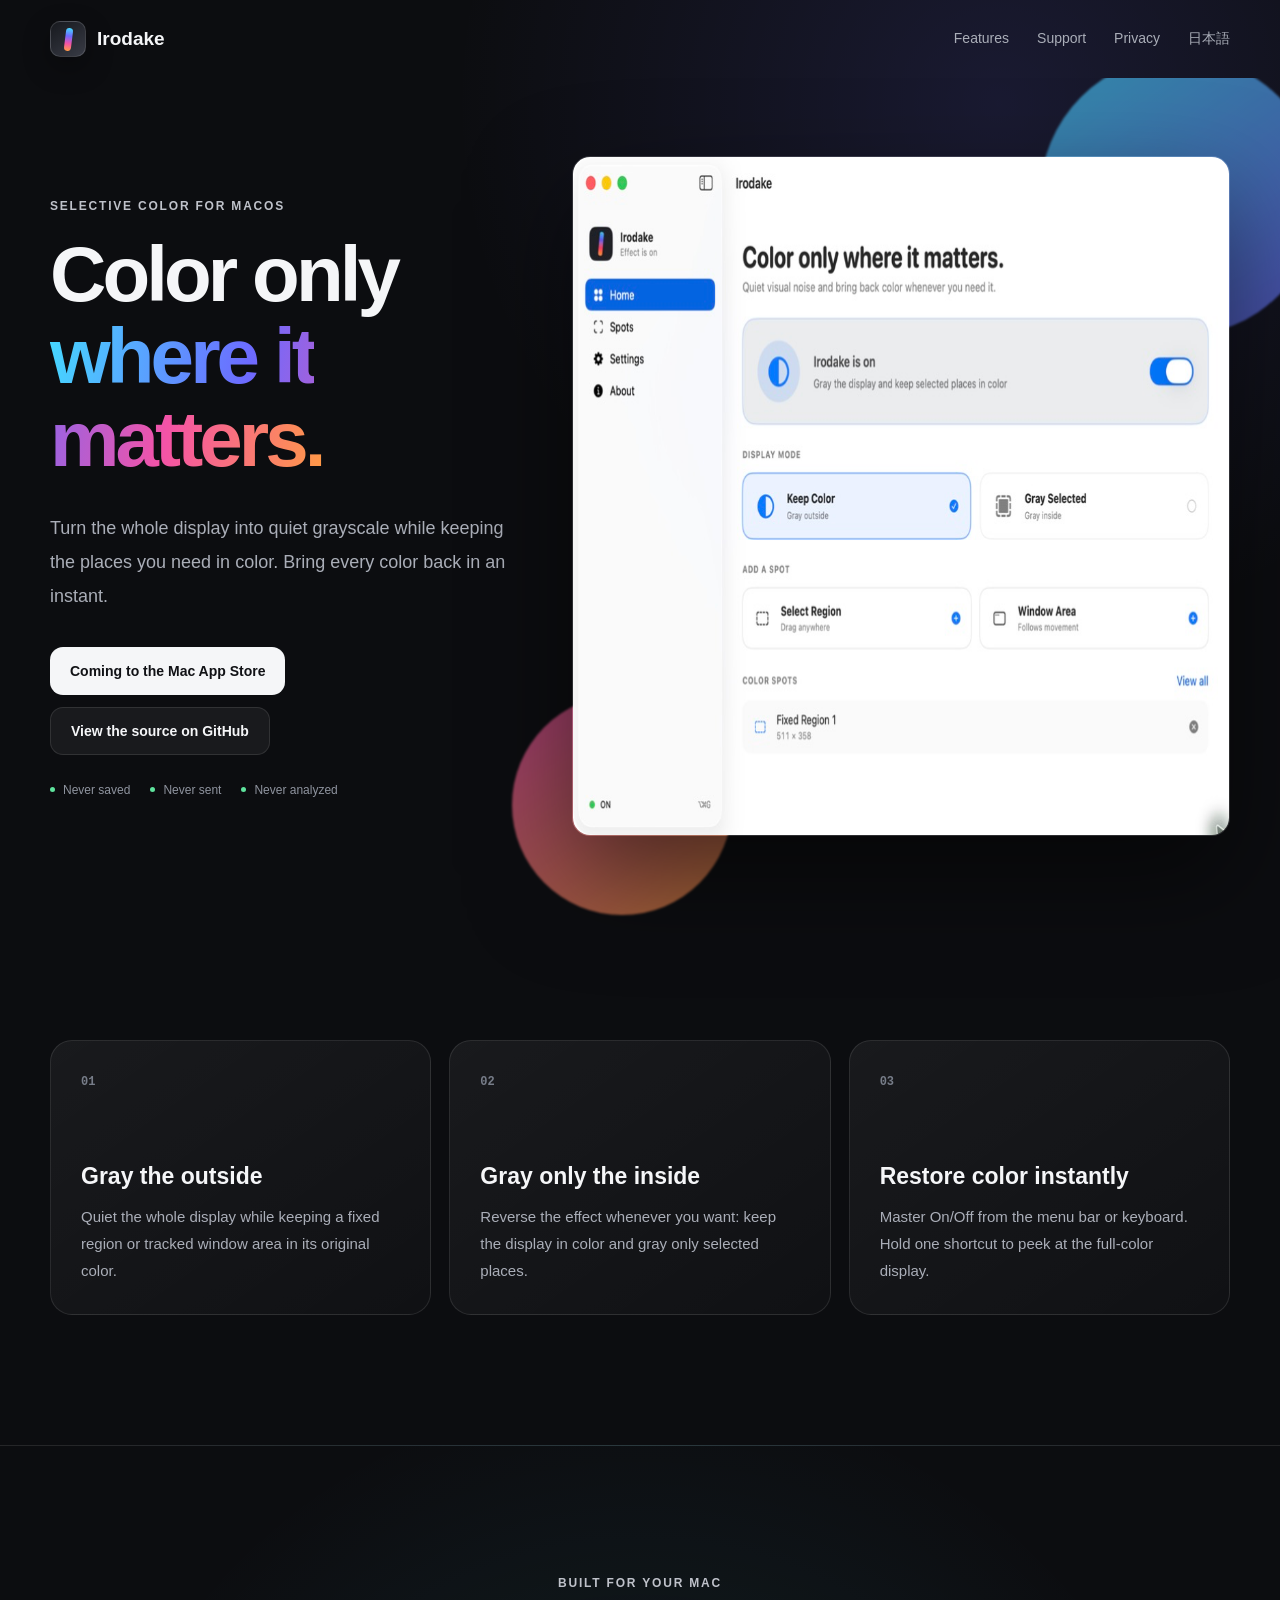
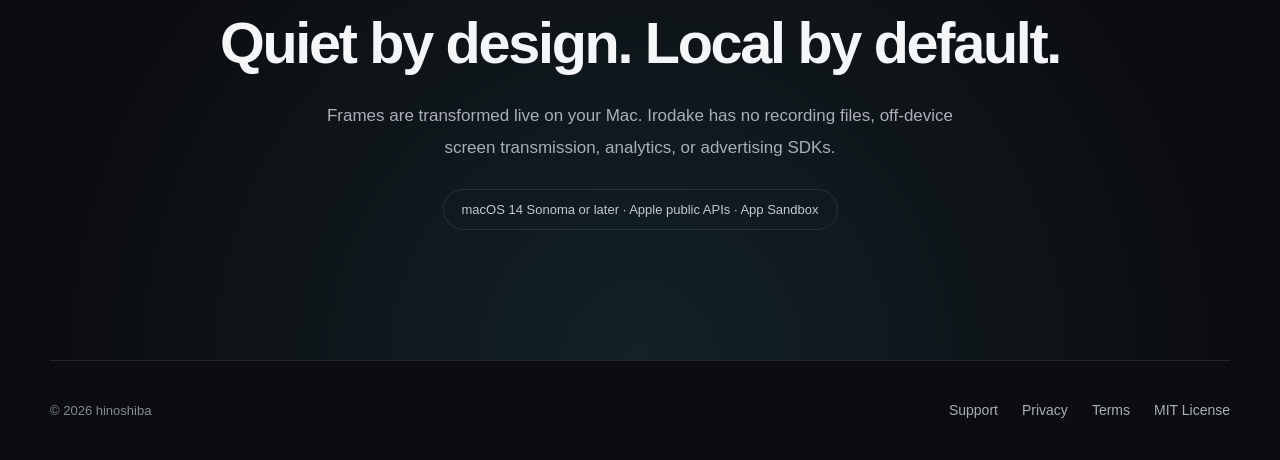
==== http_dist/en/index.html @ deb0305d "feat: add bilingual App Store submission assets Signed-off-by: kai-kun-ai <s.k.noe@hinoshiba.com>" ====
<!doctype html>
<html lang="en">
<head>
  <meta charset="utf-8">
  <meta name="viewport" content="width=device-width, initial-scale=1">
  <meta name="theme-color" content="#111216">
  <meta name="description" content="Irodake keeps selected places in color while turning the rest of your Mac display grayscale—or reverses the effect.">
  <meta property="og:type" content="website">
  <meta property="og:title" content="Irodake — Color only where it matters.">
  <meta property="og:description" content="Gray the display. Keep chosen places in color.">
  <meta property="og:image" content="https://www.hinoshiba.com/Irodake/assets/og.png">
  <meta property="og:image:width" content="1200">
  <meta property="og:image:height" content="630">
  <meta name="twitter:card" content="summary_large_image">
  <title>Irodake — Color only where it matters.</title>
  <link rel="canonical" href="https://www.hinoshiba.com/Irodake/en/">
  <link rel="alternate" hreflang="ja" href="https://www.hinoshiba.com/Irodake/">
  <link rel="alternate" hreflang="en" href="https://www.hinoshiba.com/Irodake/en/">
  <link rel="alternate" hreflang="x-default" href="https://www.hinoshiba.com/Irodake/">
  <link rel="icon" href="../assets/favicon.png" type="image/png">
  <link rel="stylesheet" href="../assets/site.css">
</head>
<body>
  <header class="site-header">
    <a class="brand" href="./" aria-label="Irodake home">
      <span class="brand-mark" aria-hidden="true"><span></span></span>
      <span>Irodake</span>
    </a>
    <nav aria-label="Main navigation">
      <a href="#features">Features</a>
      <a href="support.html">Support</a>
      <a href="privacy.html">Privacy</a>
      <a href="../" lang="ja">日本語</a>
    </nav>
  </header>

  <main>
    <section class="hero">
      <div class="hero-copy">
        <p class="eyebrow">Selective color for macOS</p>
        <h1>Color only<br><span>where it matters.</span></h1>
        <p class="lead">Turn the whole display into quiet grayscale while keeping the places you need in color. Bring every color back in an instant.</p>
        <div class="hero-actions">
          <a class="button primary" href="#availability">Coming to the Mac App Store</a>
          <a class="button secondary" href="https://github.com/hinoshiba/Irodake">View the source on GitHub</a>
        </div>
        <ul class="trust-list" aria-label="Privacy summary">
          <li>Never saved</li>
          <li>Never sent</li>
          <li>Never analyzed</li>
        </ul>
      </div>
      <div class="hero-visual" aria-label="Irodake home screen">
        <div class="color-orbit orbit-one"></div>
        <div class="color-orbit orbit-two"></div>
        <img src="../assets/app-dashboard-en.png" width="960" height="680" alt="Irodake configured to keep selected regions in color">
      </div>
    </section>

    <section class="promise" id="features">
      <article>
        <span class="number">01</span>
        <h2>Gray the outside</h2>
        <p>Quiet the whole display while keeping a fixed region or tracked window area in its original color.</p>
      </article>
      <article>
        <span class="number">02</span>
        <h2>Gray only the inside</h2>
        <p>Reverse the effect whenever you want: keep the display in color and gray only selected places.</p>
      </article>
      <article>
        <span class="number">03</span>
        <h2>Restore color instantly</h2>
        <p>Master On/Off from the menu bar or keyboard. Hold one shortcut to peek at the full-color display.</p>
      </article>
    </section>

    <section class="availability" id="availability">
      <p class="eyebrow">Built for your Mac</p>
      <h2>Quiet by design. Local by default.</h2>
      <p>Frames are transformed live on your Mac. Irodake has no recording files, off-device screen transmission, analytics, or advertising SDKs.</p>
      <div class="requirements">macOS 14 Sonoma or later · Apple public APIs · App Sandbox</div>
    </section>
  </main>

  <footer>
    <span>© 2026 hinoshiba</span>
    <div>
      <a href="support.html">Support</a>
      <a href="privacy.html">Privacy</a>
      <a href="terms.html">Terms</a>
      <a href="https://github.com/hinoshiba/Irodake/blob/main/LICENSE">MIT License</a>
    </div>
  </footer>
</body>
</html>
---- http_dist/assets/site.css ----
:root {
  color-scheme: dark;
  --bg: #0c0d10;
  --surface: #15171c;
  --surface-2: #1b1e24;
  --line: rgba(255, 255, 255, 0.1);
  --text: #f5f6f8;
  --muted: #aaaeb8;
  --cyan: #45d9ff;
  --indigo: #6d6aff;
  --pink: #f453a7;
  --orange: #ff9a45;
  --font: -apple-system, BlinkMacSystemFont, "Hiragino Sans", "Yu Gothic UI", "Segoe UI", sans-serif;
}

* { box-sizing: border-box; }
html { scroll-behavior: smooth; }
body {
  margin: 0;
  background:
    radial-gradient(circle at 78% 5%, rgba(109, 106, 255, 0.14), transparent 34rem),
    var(--bg);
  color: var(--text);
  font-family: var(--font);
  -webkit-font-smoothing: antialiased;
}
a { color: inherit; }
a:focus-visible,
button:focus-visible,
summary:focus-visible {
  outline: 3px solid var(--cyan);
  outline-offset: 4px;
  border-radius: 4px;
}

.site-header,
footer {
  width: min(1180px, calc(100% - 40px));
  margin: 0 auto;
  display: flex;
  align-items: center;
  justify-content: space-between;
}
.site-header { min-height: 78px; }
.brand { display: inline-flex; align-items: center; gap: 11px; font-size: 19px; font-weight: 750; text-decoration: none; }
.brand-mark {
  width: 36px;
  height: 36px;
  display: grid;
  place-items: center;
  border-radius: 10px;
  background: linear-gradient(145deg, #17191e, #383b45);
  border: 1px solid rgba(255,255,255,.14);
  box-shadow: 0 10px 28px rgba(0,0,0,.32);
}
.brand-mark span { width: 7px; height: 23px; border-radius: 5px; transform: rotate(7deg); background: linear-gradient(var(--cyan), var(--indigo) 35%, var(--pink) 68%, var(--orange)); }
nav { display: flex; gap: 28px; }
nav a, footer a { color: var(--muted); font-size: 14px; text-decoration: none; }
nav a:hover, footer a:hover { color: var(--text); }

main { overflow: hidden; }
.hero {
  width: min(1180px, calc(100% - 40px));
  min-height: 760px;
  margin: 0 auto;
  padding: 78px 0 100px;
  display: grid;
  grid-template-columns: .82fr 1.18fr;
  gap: 64px;
  align-items: center;
}
.eyebrow { margin: 0 0 20px; color: #bfc2ca; font-size: 12px; font-weight: 720; letter-spacing: .15em; text-transform: uppercase; }
h1 { margin: 0; font-size: clamp(54px, 6.1vw, 86px); line-height: 1.06; letter-spacing: -.05em; }
h1 span { color: transparent; background: linear-gradient(100deg, var(--cyan), var(--indigo) 38%, var(--pink) 70%, var(--orange)); background-clip: text; -webkit-background-clip: text; }
.lead { max-width: 560px; margin: 30px 0 0; color: var(--muted); font-size: 18px; line-height: 1.9; }
.hero-actions { display: flex; flex-wrap: wrap; gap: 12px; margin-top: 34px; }
.button { display: inline-flex; min-height: 48px; align-items: center; justify-content: center; padding: 0 20px; border-radius: 13px; font-size: 14px; font-weight: 700; text-decoration: none; }
.button.primary { background: #f5f6f8; color: #111216; }
.button.secondary { background: rgba(255,255,255,.055); border: 1px solid var(--line); }
.trust-list { display: flex; gap: 20px; margin: 28px 0 0; padding: 0; color: #8f949f; font-size: 12px; list-style: none; }
.trust-list li::before { content: ""; display: inline-block; width: 5px; height: 5px; margin: 0 8px 2px 0; border-radius: 50%; background: #5ee39d; }
.hero-visual { position: relative; }
.hero-visual img { position: relative; z-index: 2; width: 100%; border: 1px solid rgba(255,255,255,.14); border-radius: 18px; box-shadow: 0 42px 100px rgba(0,0,0,.5); }
.color-orbit { position: absolute; border-radius: 50%; filter: blur(1px); opacity: .6; }
.orbit-one { width: 280px; height: 280px; right: -90px; top: -100px; background: linear-gradient(145deg, var(--cyan), var(--indigo)); }
.orbit-two { width: 220px; height: 220px; left: -60px; bottom: -75px; background: linear-gradient(145deg, var(--pink), var(--orange)); }

.promise { width: min(1180px, calc(100% - 40px)); margin: 0 auto; padding: 100px 0; display: grid; grid-template-columns: repeat(3, 1fr); gap: 18px; }
.promise article { min-height: 260px; padding: 30px; border: 1px solid var(--line); border-radius: 22px; background: linear-gradient(145deg, rgba(255,255,255,.055), rgba(255,255,255,.02)); }
.number { color: #777d89; font: 700 12px ui-monospace, SFMono-Regular, Menlo, monospace; }
.promise h2 { margin: 74px 0 13px; font-size: 23px; }
.promise p { margin: 0; color: var(--muted); line-height: 1.8; font-size: 15px; }
.availability { margin-top: 30px; padding: 130px 20px; text-align: center; border-top: 1px solid var(--line); background: radial-gradient(circle at 50% 100%, rgba(69,217,255,.1), transparent 36rem); }
.availability h2 { margin: 0; font-size: clamp(34px, 4.5vw, 62px); letter-spacing: -.04em; }
.availability > p:not(.eyebrow) { max-width: 660px; margin: 24px auto; color: var(--muted); font-size: 17px; line-height: 1.9; }
.requirements { display: inline-flex; padding: 12px 18px; border: 1px solid var(--line); border-radius: 999px; color: #c4c7ce; font-size: 13px; }
footer { min-height: 100px; border-top: 1px solid var(--line); color: #858a95; font-size: 13px; }
footer div { display: flex; gap: 24px; }

.document-page {
  width: min(980px, calc(100% - 40px));
  margin: 0 auto;
  padding: 90px 0 120px;
  overflow: visible;
}
.document-hero { max-width: 860px; padding: 30px 0 82px; }
.document-hero h1 { font-size: clamp(48px, 6vw, 78px); }
.document-hero h1 span { color: transparent; background: linear-gradient(100deg, var(--cyan), var(--indigo) 40%, var(--pink)); background-clip: text; -webkit-background-clip: text; }
.document-hero > p:last-child { margin: 26px 0 0; color: var(--muted); font-size: 15px; }
.document { display: grid; gap: 18px; }
.document section,
.support-card {
  padding: 38px 42px;
  border: 1px solid var(--line);
  border-radius: 22px;
  background: linear-gradient(145deg, rgba(255,255,255,.052), rgba(255,255,255,.018));
}
.document h2,
.support-card h2 { margin: 0 0 18px; font-size: 24px; letter-spacing: -.02em; }
.document h3 { margin: 30px 0 8px; color: #e7e9ed; font-size: 17px; }
.document p,
.document li,
.support-card p { color: var(--muted); font-size: 15px; line-height: 1.9; }
.document p { margin: 0; }
.document p + p { margin-top: 16px; }
.document ul { margin: 0; padding-left: 1.4em; }
.document a { color: #83ddff; text-underline-offset: 3px; }
.document code { padding: 2px 7px; border: 1px solid var(--line); border-radius: 6px; background: rgba(0,0,0,.3); color: #e8e9ec; font-family: ui-monospace, SFMono-Regular, Menlo, monospace; font-size: .88em; overflow-wrap: anywhere; }
.check-list { list-style: none; padding: 0 !important; }
.check-list li { position: relative; padding-left: 28px; }
.check-list li + li { margin-top: 8px; }
.check-list li::before { content: "✓"; position: absolute; left: 0; color: #5ee39d; font-weight: 800; }
.support-cards { display: grid; grid-template-columns: repeat(3, 1fr); gap: 16px; margin-bottom: 18px; }
.support-card { display: block; min-height: 230px; text-decoration: none; transition: transform .18s ease, border-color .18s ease, background .18s ease; }
.support-card:hover { transform: translateY(-3px); border-color: rgba(255,255,255,.2); background: linear-gradient(145deg, rgba(255,255,255,.075), rgba(255,255,255,.025)); }
.support-card h2 { margin-top: 58px; }
.support-card p { margin: 0; }
.faq details { padding: 20px 0; border-top: 1px solid var(--line); }
.faq details:first-of-type { margin-top: 22px; }
.faq details:last-child { padding-bottom: 0; }
.faq summary { cursor: pointer; color: #eceef2; font-size: 16px; font-weight: 680; }
.faq details p { margin-top: 12px; }
.not-found { min-height: 100vh; display: grid; place-content: center; justify-items: start; gap: 24px; padding: 30px; }
.not-found h1 { font-size: clamp(42px, 6vw, 80px); }

@media (max-width: 900px) {
  nav a:not(:last-child) { display: none; }
  .hero { min-height: 0; grid-template-columns: 1fr; padding-top: 48px; }
  .hero-copy { text-align: center; }
  .lead { margin-left: auto; margin-right: auto; }
  .hero-actions, .trust-list { justify-content: center; }
  .promise { grid-template-columns: 1fr; padding-top: 30px; }
  .promise article { min-height: 220px; }
  .support-cards { grid-template-columns: 1fr; }
  .support-card { min-height: 190px; }
  .support-card h2 { margin-top: 36px; }
}
@media (max-width: 560px) {
  .site-header, footer, .hero, .promise { width: min(100% - 28px, 1180px); }
  .hero { gap: 44px; padding-bottom: 72px; }
  h1 { font-size: 48px; }
  .lead { font-size: 16px; }
  .hero-actions { flex-direction: column; }
  .trust-list { gap: 10px; font-size: 11px; }
  .orbit-one { right: -160px; }
  footer { align-items: flex-start; flex-direction: column; justify-content: center; gap: 12px; }
  footer div { flex-wrap: wrap; gap: 12px 20px; }
  .document-page { width: min(100% - 28px, 980px); padding-top: 54px; }
  .document-hero { padding-bottom: 50px; }
  .document-hero h1 { font-size: 44px; }
  .document section, .support-card { padding: 28px 24px; }
  .requirements { display: block; line-height: 1.7; }
}
@media (prefers-reduced-motion: reduce) { html { scroll-behavior: auto; } }
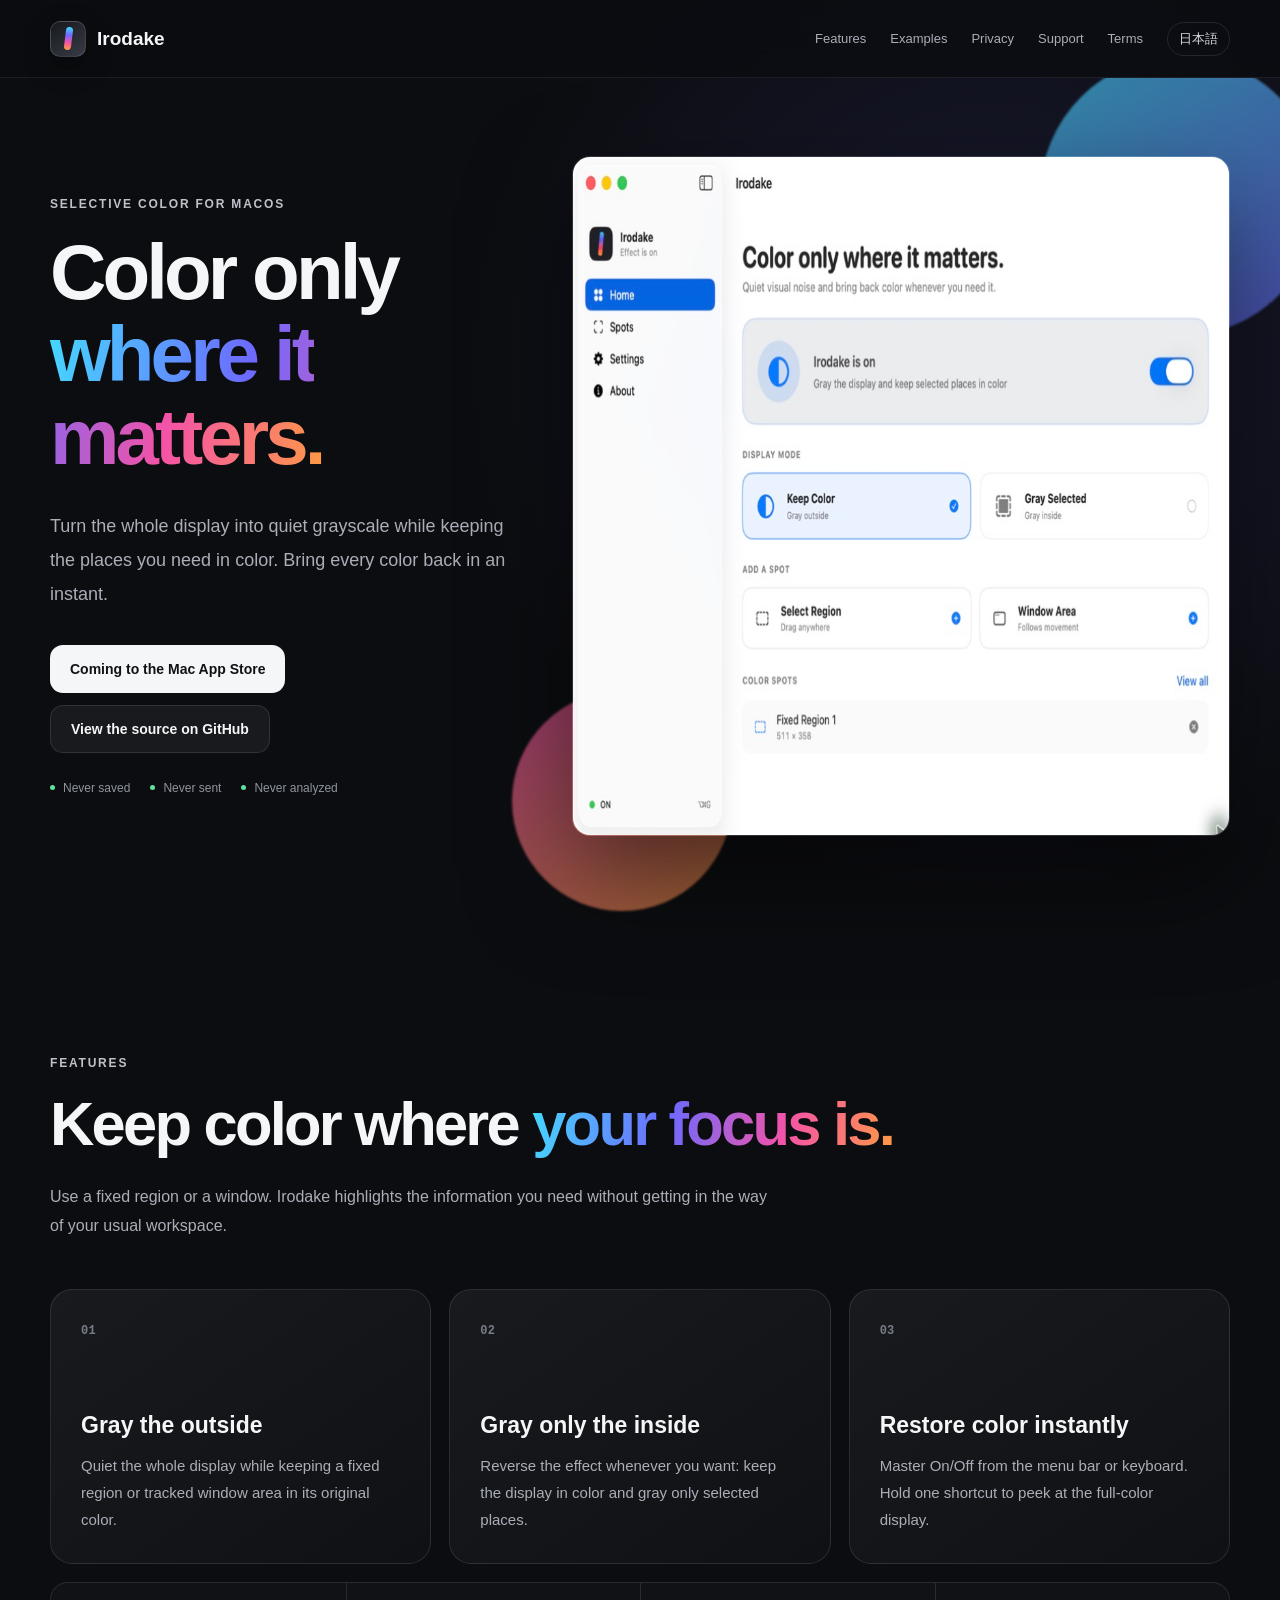
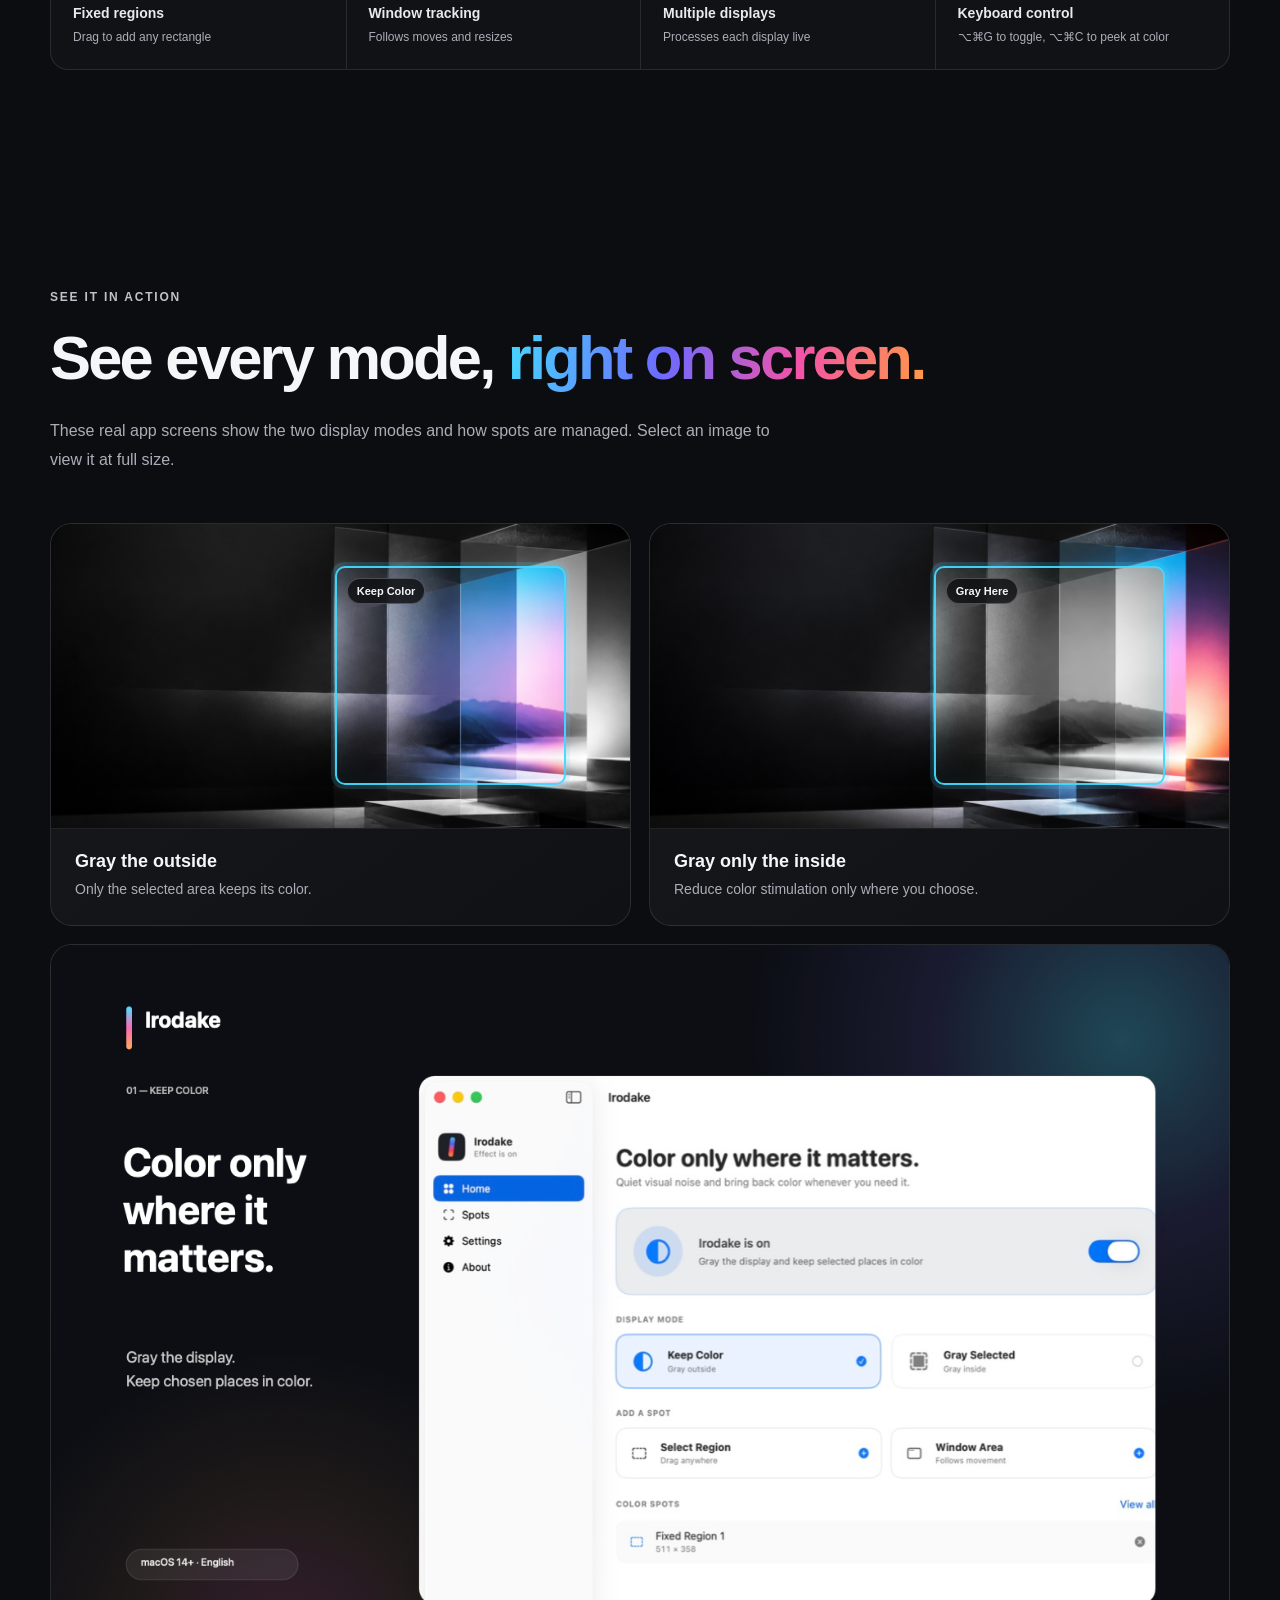
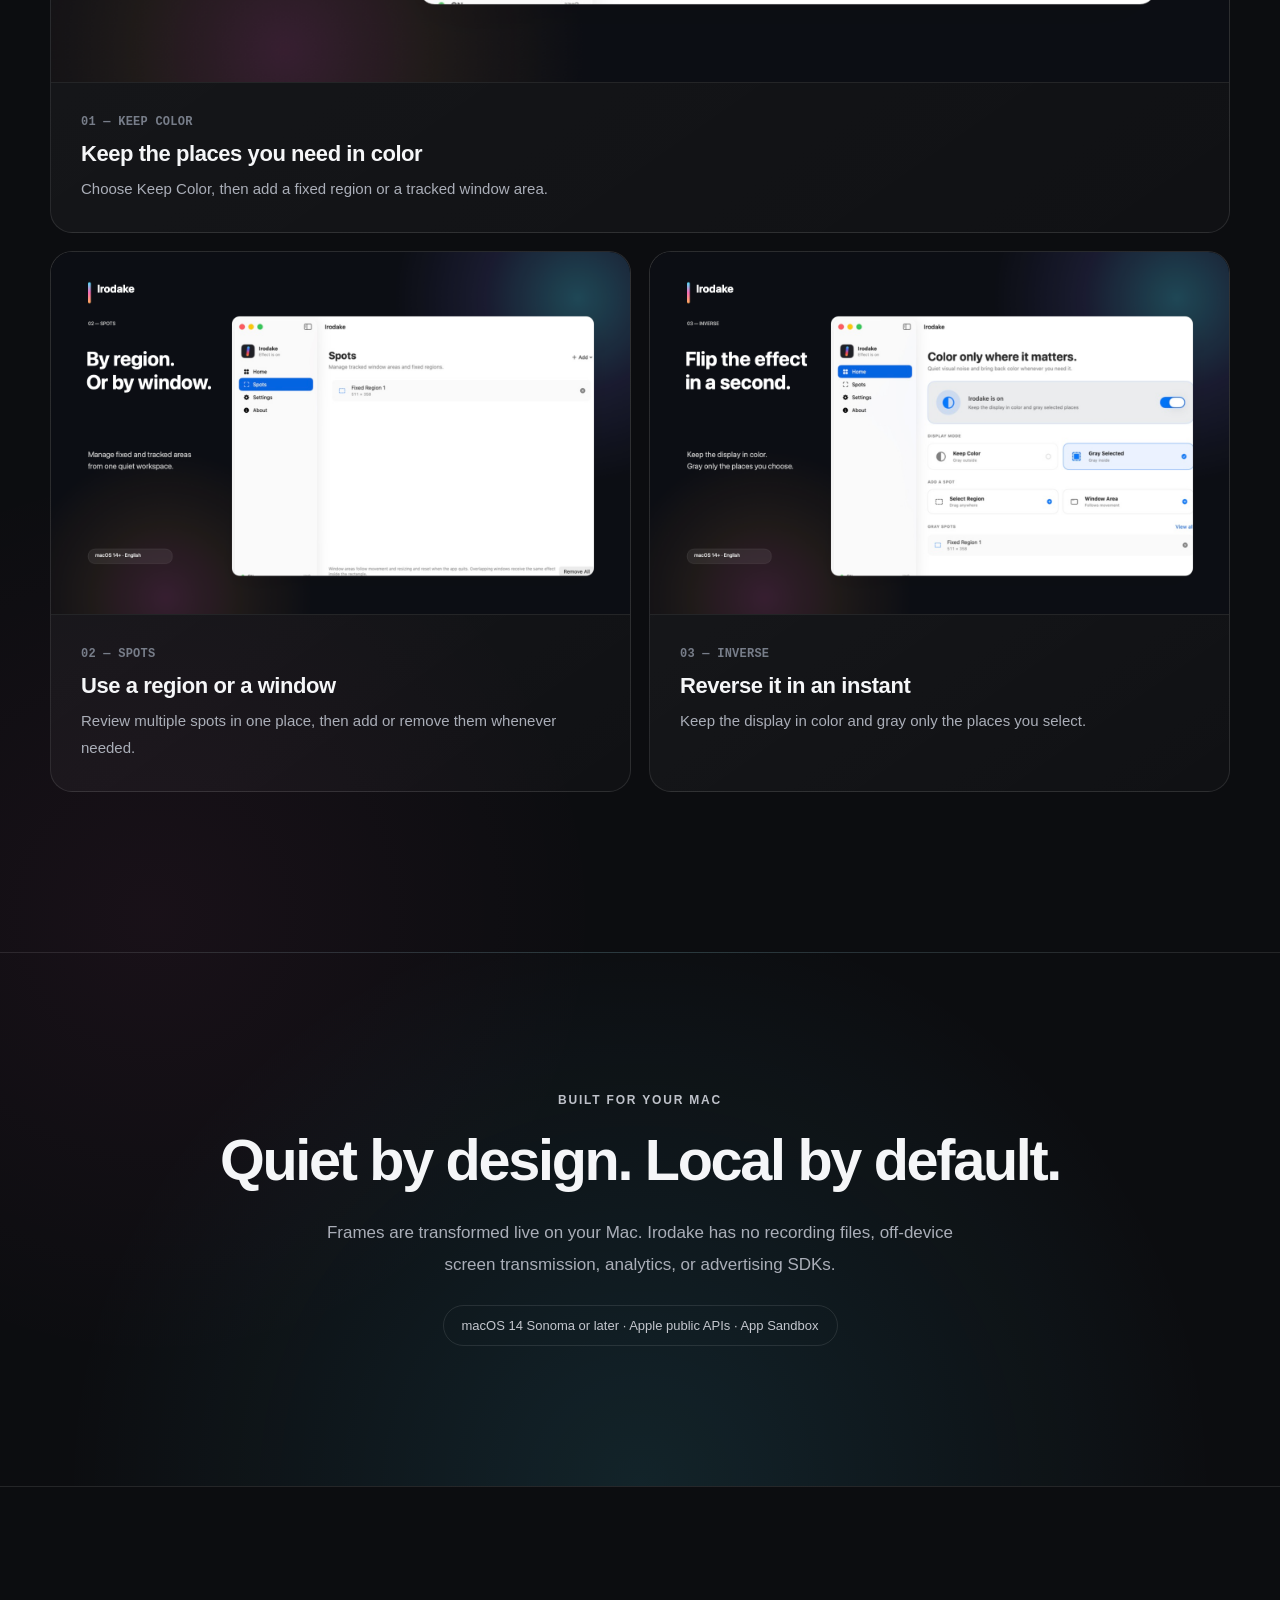
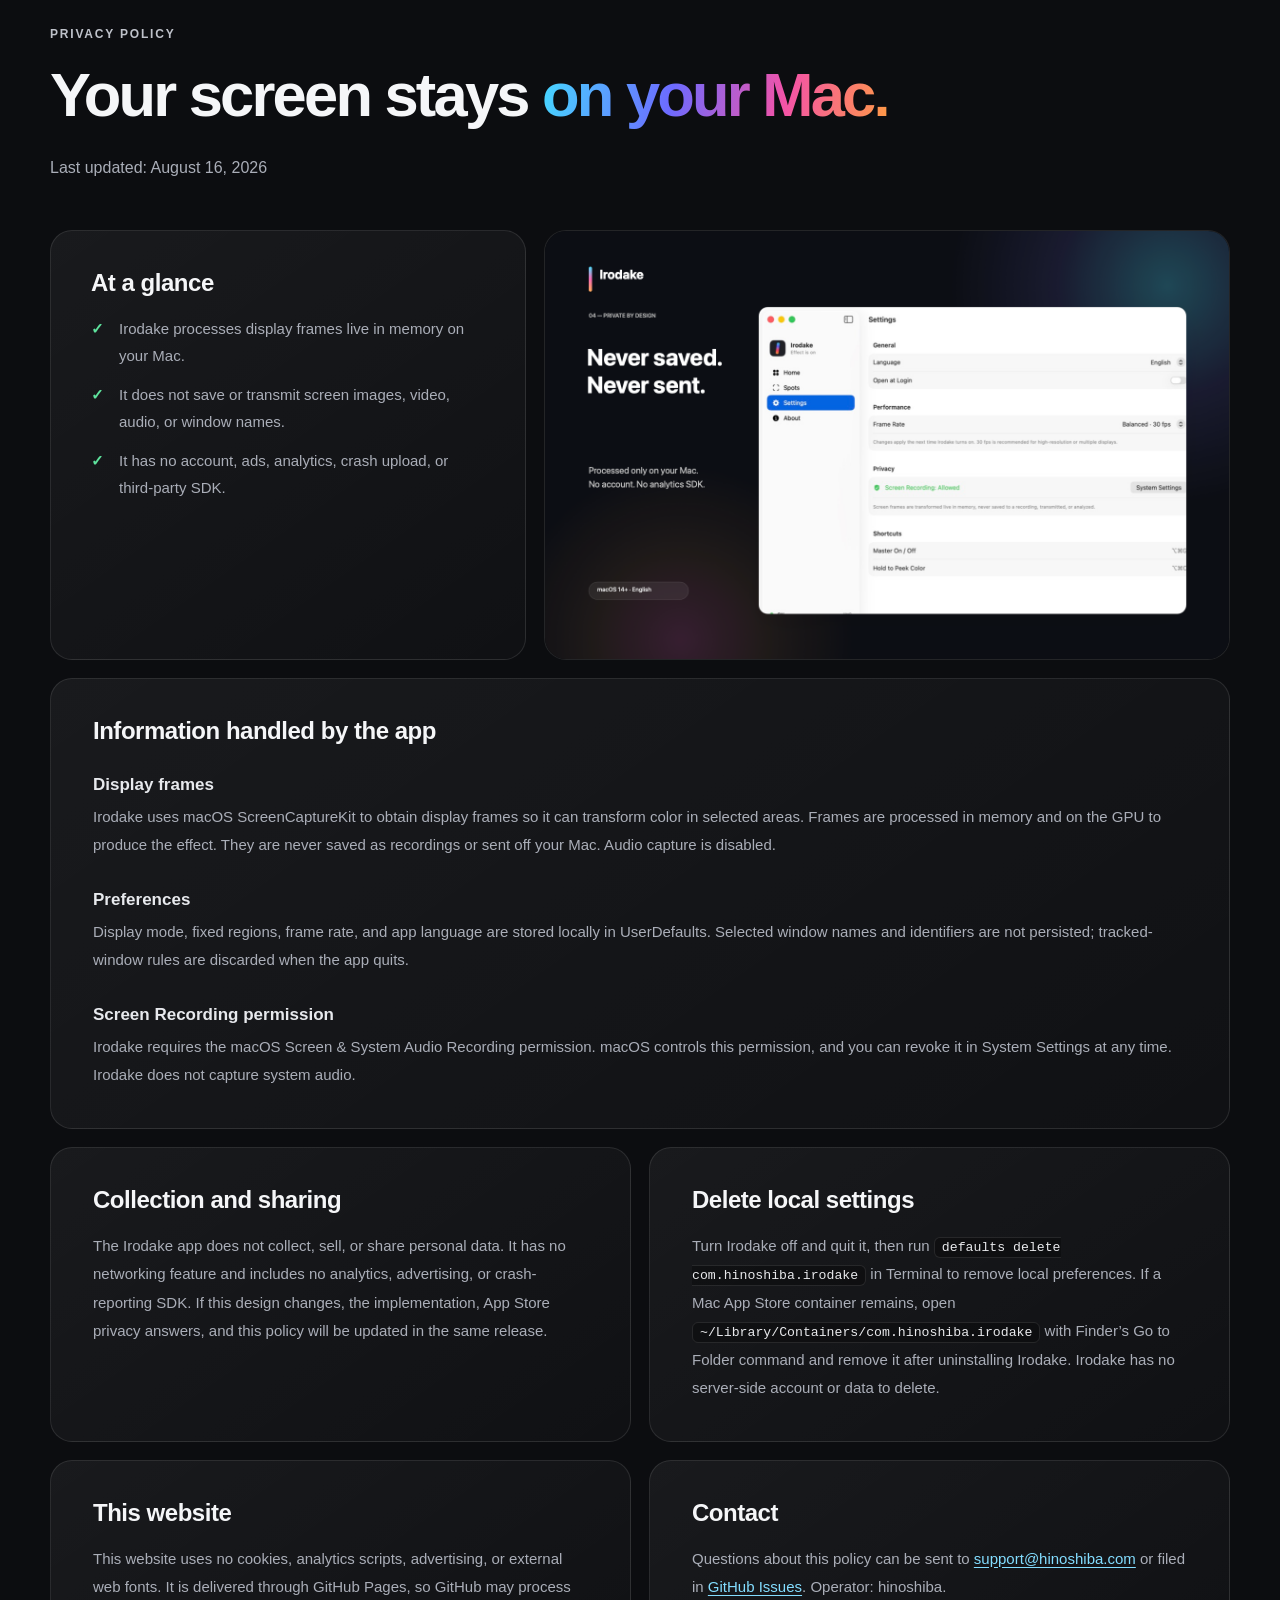
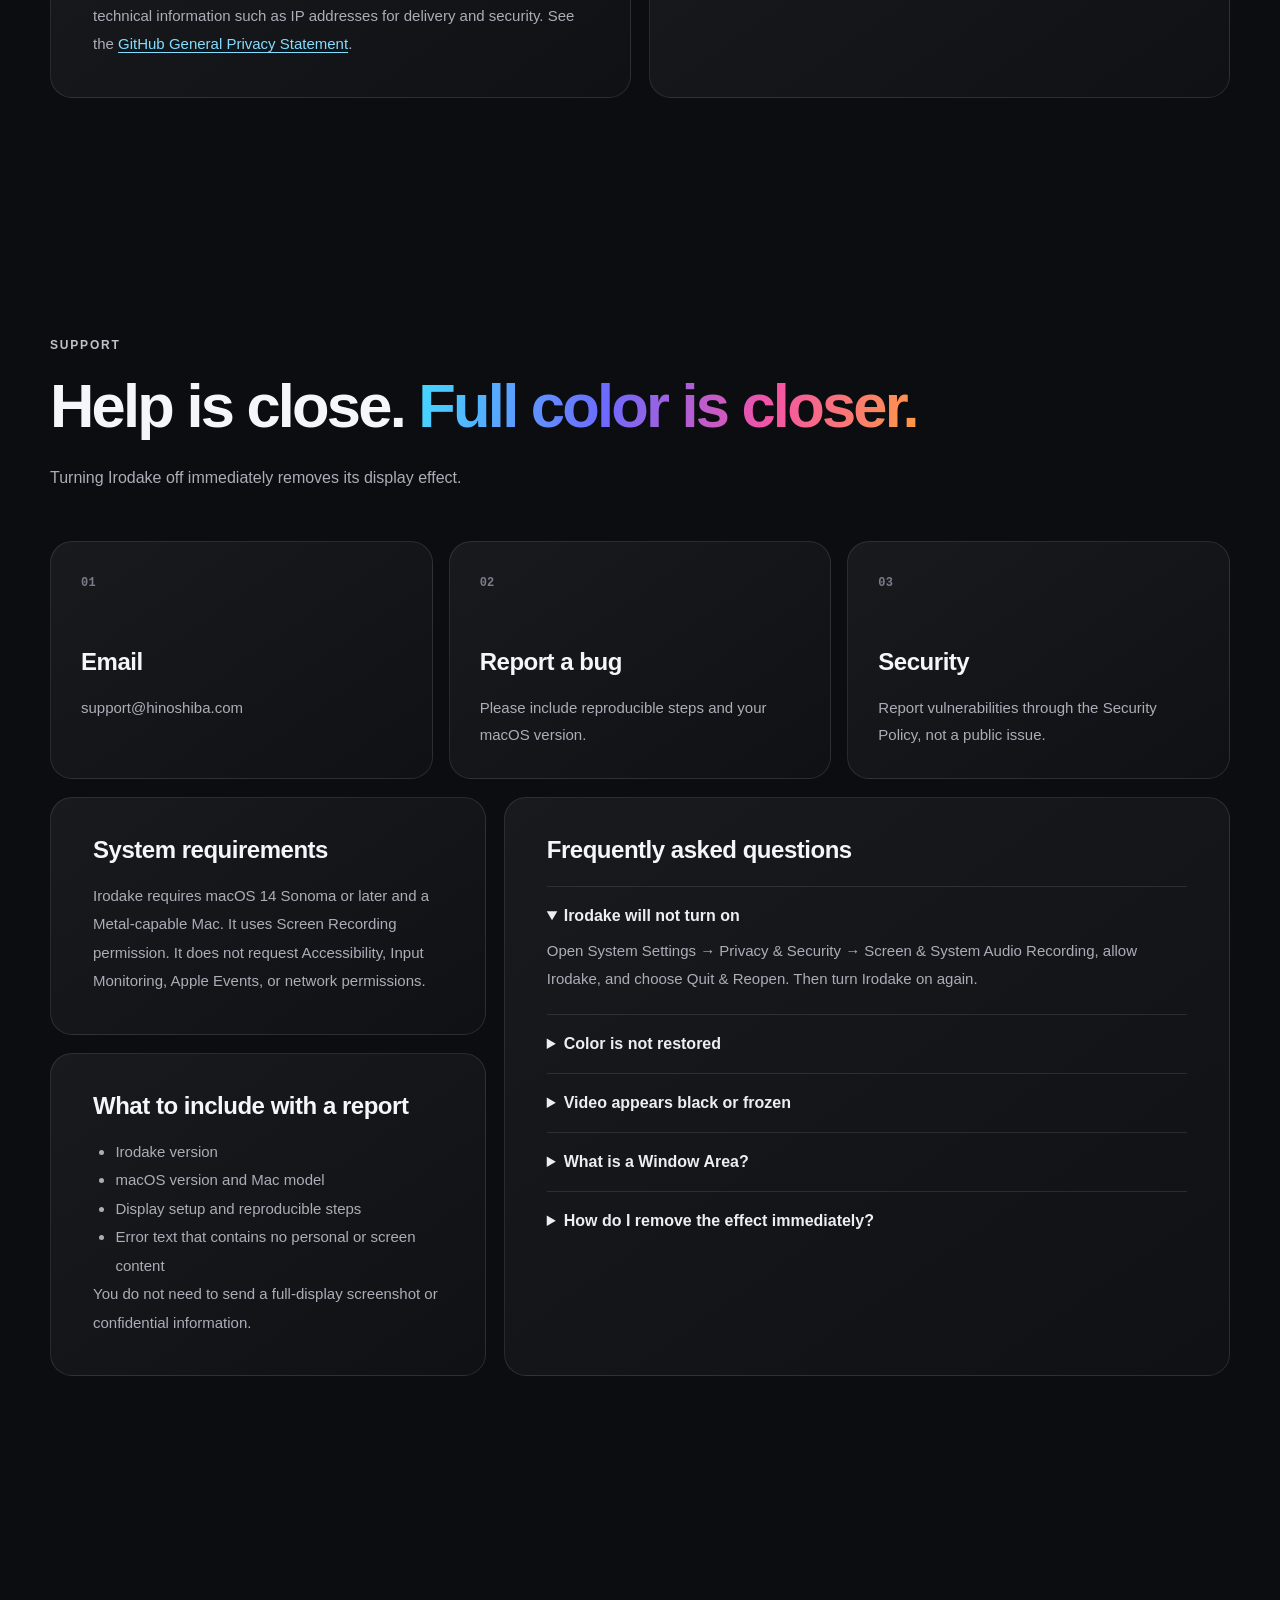
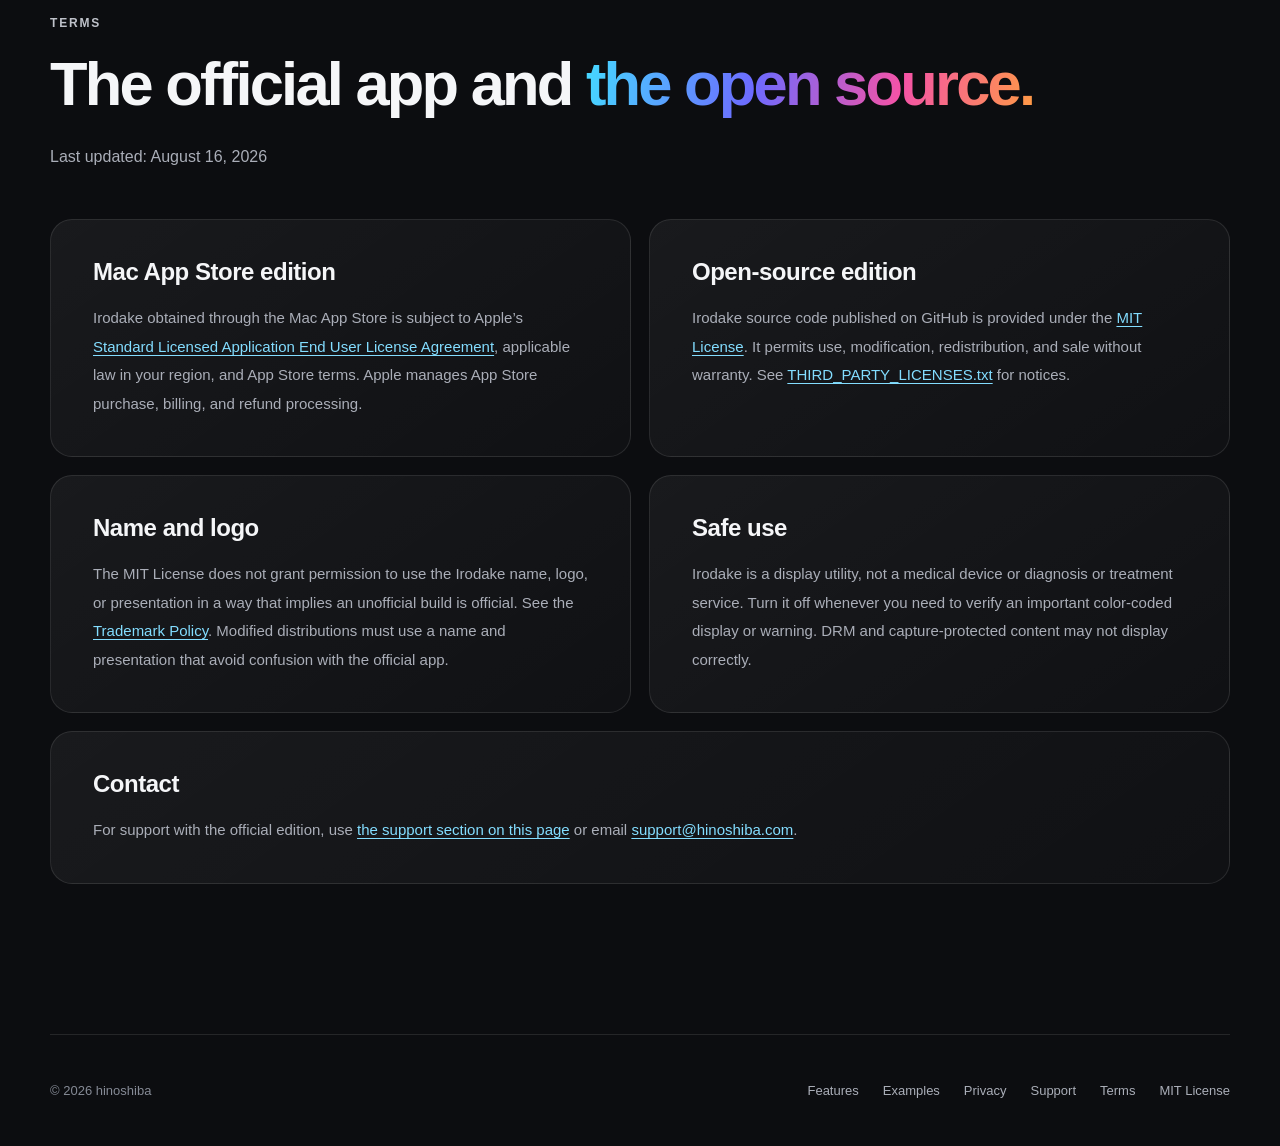
==== commit a6a64a82: "feat: consolidate website into localized pages" ====
--- a/http_dist/en/index.html
+++ b/http_dist/en/index.html
@@ -4,7 +4,7 @@
   <meta charset="utf-8">
   <meta name="viewport" content="width=device-width, initial-scale=1">
   <meta name="theme-color" content="#111216">
-  <meta name="description" content="Irodake keeps selected places in color while turning the rest of your Mac display grayscale—or reverses the effect.">
+  <meta name="description" content="The official Irodake site, with features, examples, privacy details, support, and terms for the macOS selective-color utility.">
   <meta property="og:type" content="website">
   <meta property="og:title" content="Irodake — Color only where it matters.">
   <meta property="og:description" content="Gray the display. Keep chosen places in color.">
@@ -22,19 +22,21 @@
 </head>
 <body>
   <header class="site-header">
-    <a class="brand" href="./" aria-label="Irodake home">
+    <a class="brand" href="#top" aria-label="Irodake page top">
       <span class="brand-mark" aria-hidden="true"><span></span></span>
       <span>Irodake</span>
     </a>
     <nav aria-label="Main navigation">
       <a href="#features">Features</a>
-      <a href="support.html">Support</a>
-      <a href="privacy.html">Privacy</a>
-      <a href="../" lang="ja">日本語</a>
+      <a href="#examples">Examples</a>
+      <a href="#privacy">Privacy</a>
+      <a href="#support">Support</a>
+      <a href="#terms">Terms</a>
+      <a class="language-link" href="../" lang="ja" hreflang="ja">日本語</a>
     </nav>
   </header>
 
-  <main>
+  <main id="top">
     <section class="hero">
       <div class="hero-copy">
         <p class="eyebrow">Selective color for macOS</p>
@@ -53,42 +55,211 @@
       <div class="hero-visual" aria-label="Irodake home screen">
         <div class="color-orbit orbit-one"></div>
         <div class="color-orbit orbit-two"></div>
-        <img src="../assets/app-dashboard-en.png" width="960" height="680" alt="Irodake configured to keep selected regions in color">
-      </div>
-    </section>
-
-    <section class="promise" id="features">
-      <article>
-        <span class="number">01</span>
-        <h2>Gray the outside</h2>
-        <p>Quiet the whole display while keeping a fixed region or tracked window area in its original color.</p>
-      </article>
-      <article>
-        <span class="number">02</span>
-        <h2>Gray only the inside</h2>
-        <p>Reverse the effect whenever you want: keep the display in color and gray only selected places.</p>
-      </article>
-      <article>
-        <span class="number">03</span>
-        <h2>Restore color instantly</h2>
-        <p>Master On/Off from the menu bar or keyboard. Hold one shortcut to peek at the full-color display.</p>
-      </article>
-    </section>
-
-    <section class="availability" id="availability">
+        <img src="../assets/app-dashboard-en.png" width="960" height="680" alt="Irodake home screen configured to keep selected regions in color">
+      </div>
+    </section>
+
+    <section class="section-shell" id="features" aria-labelledby="features-title">
+      <header class="section-heading">
+        <p class="eyebrow">Features</p>
+        <h2 id="features-title">Keep color where <span>your focus is.</span></h2>
+        <p>Use a fixed region or a window. Irodake highlights the information you need without getting in the way of your usual workspace.</p>
+      </header>
+      <div class="promise">
+        <article>
+          <span class="number">01</span>
+          <h3>Gray the outside</h3>
+          <p>Quiet the whole display while keeping a fixed region or tracked window area in its original color.</p>
+        </article>
+        <article>
+          <span class="number">02</span>
+          <h3>Gray only the inside</h3>
+          <p>Reverse the effect whenever you want: keep the display in color and gray only selected places.</p>
+        </article>
+        <article>
+          <span class="number">03</span>
+          <h3>Restore color instantly</h3>
+          <p>Master On/Off from the menu bar or keyboard. Hold one shortcut to peek at the full-color display.</p>
+        </article>
+      </div>
+      <ul class="capability-list" aria-label="More features">
+        <li><strong>Fixed regions</strong><span>Drag to add any rectangle</span></li>
+        <li><strong>Window tracking</strong><span>Follows moves and resizes</span></li>
+        <li><strong>Multiple displays</strong><span>Processes each display live</span></li>
+        <li><strong>Keyboard control</strong><span>⌥⌘G to toggle, ⌥⌘C to peek at color</span></li>
+      </ul>
+    </section>
+
+    <section class="section-shell showcase" id="examples" aria-labelledby="examples-title">
+      <header class="section-heading">
+        <p class="eyebrow">See it in action</p>
+        <h2 id="examples-title">See every mode, <span>right on screen.</span></h2>
+        <p>These real app screens show the two display modes and how spots are managed. Select an image to view it at full size.</p>
+      </header>
+      <div class="effect-grid" aria-label="Comparison of the two display modes">
+        <figure class="effect-card">
+          <div class="effect-visual keep-color-effect" role="img" aria-label="Display preview with the whole screen in grayscale and only the selected area on the right in color">
+            <img class="effect-base" src="../assets/og.png" width="1200" height="630" loading="lazy" decoding="async" alt="">
+            <img class="effect-layer" src="../assets/og.png" width="1200" height="630" loading="lazy" decoding="async" alt="">
+            <span class="effect-selection" aria-hidden="true"></span>
+            <span class="effect-label">Keep Color</span>
+          </div>
+          <figcaption><strong>Gray the outside</strong><span>Only the selected area keeps its color.</span></figcaption>
+        </figure>
+        <figure class="effect-card">
+          <div class="effect-visual inverse-effect" role="img" aria-label="Display preview with the whole screen in color and only the selected area on the right in grayscale">
+            <img class="effect-base" src="../assets/og.png" width="1200" height="630" loading="lazy" decoding="async" alt="">
+            <img class="effect-layer" src="../assets/og.png" width="1200" height="630" loading="lazy" decoding="async" alt="">
+            <span class="effect-selection" aria-hidden="true"></span>
+            <span class="effect-label">Gray Here</span>
+          </div>
+          <figcaption><strong>Gray only the inside</strong><span>Reduce color stimulation only where you choose.</span></figcaption>
+        </figure>
+      </div>
+      <div class="showcase-grid">
+        <figure class="showcase-card showcase-card-wide">
+          <a href="../assets/sample-keep-color-en.png" aria-label="View the Keep Color sample at full size">
+            <img src="../assets/sample-keep-color-en.png" width="1440" height="900" loading="lazy" decoding="async" alt="Irodake Keep Color mode, which grays the display while selected places remain in color">
+          </a>
+          <figcaption><span class="number">01 — KEEP COLOR</span><h3>Keep the places you need in color</h3><p>Choose Keep Color, then add a fixed region or a tracked window area.</p></figcaption>
+        </figure>
+        <figure class="showcase-card">
+          <a href="../assets/sample-spots-en.png" aria-label="View the spot management sample at full size">
+            <img src="../assets/sample-spots-en.png" width="1440" height="900" loading="lazy" decoding="async" alt="Irodake Spots screen listing a fixed region and tracked window area">
+          </a>
+          <figcaption><span class="number">02 — SPOTS</span><h3>Use a region or a window</h3><p>Review multiple spots in one place, then add or remove them whenever needed.</p></figcaption>
+        </figure>
+        <figure class="showcase-card">
+          <a href="../assets/sample-inverse-en.png" aria-label="View the Gray Here sample at full size">
+            <img src="../assets/sample-inverse-en.png" width="1440" height="900" loading="lazy" decoding="async" alt="Irodake Gray Here mode, which keeps the display in color while selected places become grayscale">
+          </a>
+          <figcaption><span class="number">03 — INVERSE</span><h3>Reverse it in an instant</h3><p>Keep the display in color and gray only the places you select.</p></figcaption>
+        </figure>
+      </div>
+    </section>
+
+    <section class="availability" id="availability" aria-labelledby="availability-title">
       <p class="eyebrow">Built for your Mac</p>
-      <h2>Quiet by design. Local by default.</h2>
+      <h2 id="availability-title">Quiet by design. Local by default.</h2>
       <p>Frames are transformed live on your Mac. Irodake has no recording files, off-device screen transmission, analytics, or advertising SDKs.</p>
       <div class="requirements">macOS 14 Sonoma or later · Apple public APIs · App Sandbox</div>
+    </section>
+
+    <section class="section-shell policy-section" id="privacy" aria-labelledby="privacy-title">
+      <header class="section-heading">
+        <p class="eyebrow">Privacy Policy</p>
+        <h2 id="privacy-title">Your screen stays <span>on your Mac.</span></h2>
+        <p>Last updated: August 16, 2026</p>
+      </header>
+      <div class="privacy-overview">
+        <div class="privacy-points">
+          <h3>At a glance</h3>
+          <ul class="check-list">
+            <li>Irodake processes display frames live in memory on your Mac.</li>
+            <li>It does not save or transmit screen images, video, audio, or window names.</li>
+            <li>It has no account, ads, analytics, crash upload, or third-party SDK.</li>
+          </ul>
+        </div>
+        <a class="privacy-image" href="../assets/sample-privacy-en.png" aria-label="View the Irodake privacy settings screen at full size">
+          <img src="../assets/sample-privacy-en.png" width="1440" height="900" loading="lazy" decoding="async" alt="Irodake settings screen explaining that display frames are not saved or sent">
+        </a>
+      </div>
+      <article class="document policy-grid">
+        <section>
+          <h3>Information handled by the app</h3>
+          <h4>Display frames</h4>
+          <p>Irodake uses macOS ScreenCaptureKit to obtain display frames so it can transform color in selected areas. Frames are processed in memory and on the GPU to produce the effect. They are never saved as recordings or sent off your Mac. Audio capture is disabled.</p>
+          <h4>Preferences</h4>
+          <p>Display mode, fixed regions, frame rate, and app language are stored locally in UserDefaults. Selected window names and identifiers are not persisted; tracked-window rules are discarded when the app quits.</p>
+          <h4>Screen Recording permission</h4>
+          <p>Irodake requires the macOS Screen &amp; System Audio Recording permission. macOS controls this permission, and you can revoke it in System Settings at any time. Irodake does not capture system audio.</p>
+        </section>
+        <section>
+          <h3>Collection and sharing</h3>
+          <p>The Irodake app does not collect, sell, or share personal data. It has no networking feature and includes no analytics, advertising, or crash-reporting SDK. If this design changes, the implementation, App Store privacy answers, and this policy will be updated in the same release.</p>
+        </section>
+        <section>
+          <h3>Delete local settings</h3>
+          <p>Turn Irodake off and quit it, then run <code>defaults delete com.hinoshiba.irodake</code> in Terminal to remove local preferences. If a Mac App Store container remains, open <code>~/Library/Containers/com.hinoshiba.irodake</code> with Finder’s Go to Folder command and remove it after uninstalling Irodake. Irodake has no server-side account or data to delete.</p>
+        </section>
+        <section>
+          <h3>This website</h3>
+          <p>This website uses no cookies, analytics scripts, advertising, or external web fonts. It is delivered through GitHub Pages, so GitHub may process technical information such as IP addresses for delivery and security. See the <a href="https://docs.github.com/site-policy/privacy-policies/github-general-privacy-statement">GitHub General Privacy Statement</a>.</p>
+        </section>
+        <section>
+          <h3>Contact</h3>
+          <p>Questions about this policy can be sent to <a href="mailto:support@hinoshiba.com">support@hinoshiba.com</a> or filed in <a href="https://github.com/hinoshiba/Irodake/issues">GitHub Issues</a>. Operator: hinoshiba.</p>
+        </section>
+      </article>
+    </section>
+
+    <section class="section-shell" id="support" aria-labelledby="support-title">
+      <header class="section-heading">
+        <p class="eyebrow">Support</p>
+        <h2 id="support-title">Help is close. <span>Full color is closer.</span></h2>
+        <p>Turning Irodake off immediately removes its display effect.</p>
+      </header>
+      <div class="support-cards">
+        <a class="support-card" href="mailto:support@hinoshiba.com">
+          <span class="number">01</span><h3>Email</h3><p>support@hinoshiba.com</p>
+        </a>
+        <a class="support-card" href="https://github.com/hinoshiba/Irodake/issues">
+          <span class="number">02</span><h3>Report a bug</h3><p>Please include reproducible steps and your macOS version.</p>
+        </a>
+        <a class="support-card" href="https://github.com/hinoshiba/Irodake/security">
+          <span class="number">03</span><h3>Security</h3><p>Report vulnerabilities through the Security Policy, not a public issue.</p>
+        </a>
+      </div>
+      <article class="document support-document faq">
+        <section>
+          <h3>System requirements</h3>
+          <p>Irodake requires macOS 14 Sonoma or later and a Metal-capable Mac. It uses Screen Recording permission. It does not request Accessibility, Input Monitoring, Apple Events, or network permissions.</p>
+        </section>
+        <section>
+          <h3>Frequently asked questions</h3>
+          <details open><summary>Irodake will not turn on</summary><p>Open System Settings → Privacy &amp; Security → Screen &amp; System Audio Recording, allow Irodake, and choose Quit &amp; Reopen. Then turn Irodake on again.</p></details>
+          <details><summary>Color is not restored</summary><p>If the built-in macOS Color Filter is set to Grayscale, Irodake cannot recover the original color. Turn the filter off in System Settings → Accessibility → Display.</p></details>
+          <details><summary>Video appears black or frozen</summary><p>DRM or capture-protected content may appear black, frozen, or missing. Irodake does not bypass content protection.</p></details>
+          <details><summary>What is a Window Area?</summary><p>It follows the current rectangle of a selected window as it moves and resizes. If another window overlaps it, the overlapping content inside that rectangle receives the same effect. Tracking rules are discarded when the app quits.</p></details>
+          <details><summary>How do I remove the effect immediately?</summary><p>Turn Irodake off from its menu bar item or press ⌥⌘G. Quitting Irodake also removes the effect.</p></details>
+        </section>
+        <section>
+          <h3>What to include with a report</h3>
+          <ul>
+            <li>Irodake version</li>
+            <li>macOS version and Mac model</li>
+            <li>Display setup and reproducible steps</li>
+            <li>Error text that contains no personal or screen content</li>
+          </ul>
+          <p>You do not need to send a full-display screenshot or confidential information.</p>
+        </section>
+      </article>
+    </section>
+
+    <section class="section-shell terms-section" id="terms" aria-labelledby="terms-title">
+      <header class="section-heading">
+        <p class="eyebrow">Terms</p>
+        <h2 id="terms-title">The official app and <span>the open source.</span></h2>
+        <p>Last updated: August 16, 2026</p>
+      </header>
+      <article class="document terms-grid">
+        <section><h3>Mac App Store edition</h3><p>Irodake obtained through the Mac App Store is subject to Apple’s <a href="https://www.apple.com/legal/internet-services/itunes/dev/stdeula/">Standard Licensed Application End User License Agreement</a>, applicable law in your region, and App Store terms. Apple manages App Store purchase, billing, and refund processing.</p></section>
+        <section><h3>Open-source edition</h3><p>Irodake source code published on GitHub is provided under the <a href="https://github.com/hinoshiba/Irodake/blob/main/LICENSE">MIT License</a>. It permits use, modification, redistribution, and sale without warranty. See <a href="https://github.com/hinoshiba/Irodake/blob/main/THIRD_PARTY_LICENSES.txt">THIRD_PARTY_LICENSES.txt</a> for notices.</p></section>
+        <section><h3>Name and logo</h3><p>The MIT License does not grant permission to use the Irodake name, logo, or presentation in a way that implies an unofficial build is official. See the <a href="https://github.com/hinoshiba/Irodake/blob/main/TRADEMARKS.md">Trademark Policy</a>. Modified distributions must use a name and presentation that avoid confusion with the official app.</p></section>
+        <section><h3>Safe use</h3><p>Irodake is a display utility, not a medical device or diagnosis or treatment service. Turn it off whenever you need to verify an important color-coded display or warning. DRM and capture-protected content may not display correctly.</p></section>
+        <section><h3>Contact</h3><p>For support with the official edition, use <a href="#support">the support section on this page</a> or email <a href="mailto:support@hinoshiba.com">support@hinoshiba.com</a>.</p></section>
+      </article>
     </section>
   </main>
 
   <footer>
     <span>© 2026 hinoshiba</span>
     <div>
-      <a href="support.html">Support</a>
-      <a href="privacy.html">Privacy</a>
-      <a href="terms.html">Terms</a>
+      <a href="#features">Features</a>
+      <a href="#examples">Examples</a>
+      <a href="#privacy">Privacy</a>
+      <a href="#support">Support</a>
+      <a href="#terms">Terms</a>
       <a href="https://github.com/hinoshiba/Irodake/blob/main/LICENSE">MIT License</a>
     </div>
   </footer>
--- a/http_dist/assets/site.css
+++ b/http_dist/assets/site.css
@@ -4,26 +4,30 @@
   --surface: #15171c;
   --surface-2: #1b1e24;
   --line: rgba(255, 255, 255, 0.1);
+  --line-strong: rgba(255, 255, 255, 0.16);
   --text: #f5f6f8;
   --muted: #aaaeb8;
   --cyan: #45d9ff;
   --indigo: #6d6aff;
   --pink: #f453a7;
   --orange: #ff9a45;
+  --green: #5ee39d;
   --font: -apple-system, BlinkMacSystemFont, "Hiragino Sans", "Yu Gothic UI", "Segoe UI", sans-serif;
 }
 
 * { box-sizing: border-box; }
-html { scroll-behavior: smooth; }
+html { scroll-behavior: smooth; scroll-padding-top: 100px; }
 body {
   margin: 0;
   background:
-    radial-gradient(circle at 78% 5%, rgba(109, 106, 255, 0.14), transparent 34rem),
+    radial-gradient(circle at 78% 4%, rgba(109, 106, 255, 0.15), transparent 34rem),
+    radial-gradient(circle at 12% 45%, rgba(244, 83, 167, 0.055), transparent 28rem),
     var(--bg);
   color: var(--text);
   font-family: var(--font);
   -webkit-font-smoothing: antialiased;
 }
+img { max-width: 100%; }
 a { color: inherit; }
 a:focus-visible,
 button:focus-visible,
@@ -33,30 +37,64 @@
   border-radius: 4px;
 }
 
-.site-header,
-footer {
-  width: min(1180px, calc(100% - 40px));
-  margin: 0 auto;
+.site-header {
+  position: sticky;
+  z-index: 20;
+  top: 0;
+  min-height: 78px;
+  padding-right: max(20px, calc((100% - 1180px) / 2));
+  padding-left: max(20px, calc((100% - 1180px) / 2));
   display: flex;
   align-items: center;
   justify-content: space-between;
-}
-.site-header { min-height: 78px; }
-.brand { display: inline-flex; align-items: center; gap: 11px; font-size: 19px; font-weight: 750; text-decoration: none; }
+  gap: 28px;
+  border-bottom: 1px solid rgba(255, 255, 255, 0.075);
+  background: rgba(12, 13, 16, 0.82);
+  -webkit-backdrop-filter: blur(20px) saturate(140%);
+  backdrop-filter: blur(20px) saturate(140%);
+}
+.brand {
+  display: inline-flex;
+  flex: none;
+  align-items: center;
+  gap: 11px;
+  font-size: 19px;
+  font-weight: 750;
+  text-decoration: none;
+}
 .brand-mark {
   width: 36px;
   height: 36px;
   display: grid;
   place-items: center;
+  border: 1px solid rgba(255, 255, 255, 0.14);
   border-radius: 10px;
   background: linear-gradient(145deg, #17191e, #383b45);
-  border: 1px solid rgba(255,255,255,.14);
-  box-shadow: 0 10px 28px rgba(0,0,0,.32);
-}
-.brand-mark span { width: 7px; height: 23px; border-radius: 5px; transform: rotate(7deg); background: linear-gradient(var(--cyan), var(--indigo) 35%, var(--pink) 68%, var(--orange)); }
-nav { display: flex; gap: 28px; }
-nav a, footer a { color: var(--muted); font-size: 14px; text-decoration: none; }
-nav a:hover, footer a:hover { color: var(--text); }
+  box-shadow: 0 10px 28px rgba(0, 0, 0, 0.32);
+}
+.brand-mark span {
+  width: 7px;
+  height: 23px;
+  border-radius: 5px;
+  transform: rotate(7deg);
+  background: linear-gradient(var(--cyan), var(--indigo) 35%, var(--pink) 68%, var(--orange));
+}
+nav { display: flex; align-items: center; gap: 24px; }
+nav a,
+footer a {
+  color: var(--muted);
+  font-size: 13px;
+  text-decoration: none;
+  transition: color 0.18s ease;
+}
+nav a:hover,
+footer a:hover { color: var(--text); }
+.language-link {
+  padding: 7px 11px;
+  border: 1px solid var(--line);
+  border-radius: 999px;
+  color: #d8dbe1;
+}
 
 main { overflow: hidden; }
 .hero {
@@ -65,110 +103,426 @@
   margin: 0 auto;
   padding: 78px 0 100px;
   display: grid;
-  grid-template-columns: .82fr 1.18fr;
+  grid-template-columns: 0.82fr 1.18fr;
   gap: 64px;
   align-items: center;
 }
-.eyebrow { margin: 0 0 20px; color: #bfc2ca; font-size: 12px; font-weight: 720; letter-spacing: .15em; text-transform: uppercase; }
-h1 { margin: 0; font-size: clamp(54px, 6.1vw, 86px); line-height: 1.06; letter-spacing: -.05em; }
-h1 span { color: transparent; background: linear-gradient(100deg, var(--cyan), var(--indigo) 38%, var(--pink) 70%, var(--orange)); background-clip: text; -webkit-background-clip: text; }
-.lead { max-width: 560px; margin: 30px 0 0; color: var(--muted); font-size: 18px; line-height: 1.9; }
+.eyebrow {
+  margin: 0 0 20px;
+  color: #bfc2ca;
+  font-size: 12px;
+  font-weight: 720;
+  letter-spacing: 0.15em;
+  text-transform: uppercase;
+}
+h1 {
+  margin: 0;
+  font-size: clamp(54px, 6.1vw, 86px);
+  line-height: 1.06;
+  letter-spacing: -0.05em;
+}
+h1 span,
+.section-heading h2 span {
+  color: transparent;
+  background: linear-gradient(100deg, var(--cyan), var(--indigo) 38%, var(--pink) 70%, var(--orange));
+  background-clip: text;
+  -webkit-background-clip: text;
+}
+.lead {
+  max-width: 560px;
+  margin: 30px 0 0;
+  color: var(--muted);
+  font-size: 18px;
+  line-height: 1.9;
+}
 .hero-actions { display: flex; flex-wrap: wrap; gap: 12px; margin-top: 34px; }
-.button { display: inline-flex; min-height: 48px; align-items: center; justify-content: center; padding: 0 20px; border-radius: 13px; font-size: 14px; font-weight: 700; text-decoration: none; }
+.button {
+  min-height: 48px;
+  padding: 0 20px;
+  display: inline-flex;
+  align-items: center;
+  justify-content: center;
+  border-radius: 13px;
+  font-size: 14px;
+  font-weight: 700;
+  text-decoration: none;
+  transition: transform 0.18s ease, background 0.18s ease;
+}
+.button:hover { transform: translateY(-2px); }
 .button.primary { background: #f5f6f8; color: #111216; }
-.button.secondary { background: rgba(255,255,255,.055); border: 1px solid var(--line); }
-.trust-list { display: flex; gap: 20px; margin: 28px 0 0; padding: 0; color: #8f949f; font-size: 12px; list-style: none; }
-.trust-list li::before { content: ""; display: inline-block; width: 5px; height: 5px; margin: 0 8px 2px 0; border-radius: 50%; background: #5ee39d; }
+.button.secondary { border: 1px solid var(--line); background: rgba(255, 255, 255, 0.055); }
+.trust-list {
+  margin: 28px 0 0;
+  padding: 0;
+  display: flex;
+  gap: 20px;
+  color: #8f949f;
+  font-size: 12px;
+  list-style: none;
+}
+.trust-list li::before {
+  content: "";
+  width: 5px;
+  height: 5px;
+  margin: 0 8px 2px 0;
+  display: inline-block;
+  border-radius: 50%;
+  background: var(--green);
+}
 .hero-visual { position: relative; }
-.hero-visual img { position: relative; z-index: 2; width: 100%; border: 1px solid rgba(255,255,255,.14); border-radius: 18px; box-shadow: 0 42px 100px rgba(0,0,0,.5); }
-.color-orbit { position: absolute; border-radius: 50%; filter: blur(1px); opacity: .6; }
+.hero-visual img {
+  position: relative;
+  z-index: 2;
+  width: 100%;
+  display: block;
+  border: 1px solid rgba(255, 255, 255, 0.14);
+  border-radius: 18px;
+  box-shadow: 0 42px 100px rgba(0, 0, 0, 0.5);
+}
+.color-orbit { position: absolute; border-radius: 50%; filter: blur(1px); opacity: 0.6; }
 .orbit-one { width: 280px; height: 280px; right: -90px; top: -100px; background: linear-gradient(145deg, var(--cyan), var(--indigo)); }
 .orbit-two { width: 220px; height: 220px; left: -60px; bottom: -75px; background: linear-gradient(145deg, var(--pink), var(--orange)); }
 
-.promise { width: min(1180px, calc(100% - 40px)); margin: 0 auto; padding: 100px 0; display: grid; grid-template-columns: repeat(3, 1fr); gap: 18px; }
-.promise article { min-height: 260px; padding: 30px; border: 1px solid var(--line); border-radius: 22px; background: linear-gradient(145deg, rgba(255,255,255,.055), rgba(255,255,255,.02)); }
-.number { color: #777d89; font: 700 12px ui-monospace, SFMono-Regular, Menlo, monospace; }
-.promise h2 { margin: 74px 0 13px; font-size: 23px; }
-.promise p { margin: 0; color: var(--muted); line-height: 1.8; font-size: 15px; }
-.availability { margin-top: 30px; padding: 130px 20px; text-align: center; border-top: 1px solid var(--line); background: radial-gradient(circle at 50% 100%, rgba(69,217,255,.1), transparent 36rem); }
-.availability h2 { margin: 0; font-size: clamp(34px, 4.5vw, 62px); letter-spacing: -.04em; }
-.availability > p:not(.eyebrow) { max-width: 660px; margin: 24px auto; color: var(--muted); font-size: 17px; line-height: 1.9; }
-.requirements { display: inline-flex; padding: 12px 18px; border: 1px solid var(--line); border-radius: 999px; color: #c4c7ce; font-size: 13px; }
-footer { min-height: 100px; border-top: 1px solid var(--line); color: #858a95; font-size: 13px; }
-footer div { display: flex; gap: 24px; }
-
-.document-page {
-  width: min(980px, calc(100% - 40px));
+.section-shell {
+  width: min(1180px, calc(100% - 40px));
   margin: 0 auto;
-  padding: 90px 0 120px;
-  overflow: visible;
-}
-.document-hero { max-width: 860px; padding: 30px 0 82px; }
-.document-hero h1 { font-size: clamp(48px, 6vw, 78px); }
-.document-hero h1 span { color: transparent; background: linear-gradient(100deg, var(--cyan), var(--indigo) 40%, var(--pink)); background-clip: text; -webkit-background-clip: text; }
-.document-hero > p:last-child { margin: 26px 0 0; color: var(--muted); font-size: 15px; }
-.document { display: grid; gap: 18px; }
+  padding: 120px 0;
+}
+.section-heading { max-width: 820px; margin-bottom: 48px; }
+.section-heading h2 {
+  margin: 0;
+  font-size: clamp(38px, 4.8vw, 64px);
+  line-height: 1.1;
+  letter-spacing: -0.045em;
+}
+.section-heading > p:last-child:not(.eyebrow) {
+  max-width: 720px;
+  margin: 24px 0 0;
+  color: var(--muted);
+  font-size: 16px;
+  line-height: 1.85;
+}
+.promise {
+  display: grid;
+  grid-template-columns: repeat(3, 1fr);
+  gap: 18px;
+}
+.promise article,
+.support-card,
 .document section,
-.support-card {
-  padding: 38px 42px;
+.privacy-points,
+.showcase-card {
   border: 1px solid var(--line);
   border-radius: 22px;
-  background: linear-gradient(145deg, rgba(255,255,255,.052), rgba(255,255,255,.018));
-}
-.document h2,
-.support-card h2 { margin: 0 0 18px; font-size: 24px; letter-spacing: -.02em; }
-.document h3 { margin: 30px 0 8px; color: #e7e9ed; font-size: 17px; }
+  background: linear-gradient(145deg, rgba(255, 255, 255, 0.055), rgba(255, 255, 255, 0.018));
+}
+.promise article { min-height: 260px; padding: 30px; }
+.number {
+  color: #777d89;
+  font: 700 12px ui-monospace, SFMono-Regular, Menlo, monospace;
+  letter-spacing: 0.02em;
+}
+.promise h3 { margin: 74px 0 13px; font-size: 23px; }
+.promise p,
+.support-card p,
+.showcase-card p {
+  margin: 0;
+  color: var(--muted);
+  font-size: 15px;
+  line-height: 1.8;
+}
+.capability-list {
+  margin: 18px 0 0;
+  padding: 0;
+  display: grid;
+  grid-template-columns: repeat(4, 1fr);
+  border: 1px solid var(--line);
+  border-radius: 18px;
+  background: rgba(255, 255, 255, 0.025);
+  list-style: none;
+}
+.capability-list li { min-width: 0; padding: 22px; }
+.capability-list li + li { border-left: 1px solid var(--line); }
+.capability-list strong,
+.capability-list span { display: block; }
+.capability-list strong { margin-bottom: 7px; color: #e8eaf0; font-size: 14px; }
+.capability-list span { color: var(--muted); font-size: 12px; line-height: 1.6; }
+
+.showcase { padding-top: 100px; }
+.effect-grid {
+  margin-bottom: 18px;
+  display: grid;
+  grid-template-columns: repeat(2, 1fr);
+  gap: 18px;
+}
+.effect-card {
+  margin: 0;
+  overflow: hidden;
+  border: 1px solid var(--line);
+  border-radius: 22px;
+  background: linear-gradient(145deg, rgba(255, 255, 255, 0.055), rgba(255, 255, 255, 0.018));
+}
+.effect-visual { position: relative; overflow: hidden; border-bottom: 1px solid var(--line); background: #08090b; }
+.effect-visual img { width: 100%; height: auto; display: block; }
+.effect-visual .effect-layer { position: absolute; inset: 0; }
+.keep-color-effect .effect-base { filter: grayscale(1); }
+.keep-color-effect .effect-layer { clip-path: inset(14% 11% 14% 49% round 10px); }
+.inverse-effect .effect-layer { clip-path: inset(14% 11% 14% 49% round 10px); filter: grayscale(1); }
+.effect-selection {
+  position: absolute;
+  top: 14%;
+  right: 11%;
+  bottom: 14%;
+  left: 49%;
+  border: 2px solid rgba(69, 217, 255, 0.95);
+  border-radius: 10px;
+  box-shadow: 0 0 0 4px rgba(69, 217, 255, 0.16), inset 0 0 28px rgba(69, 217, 255, 0.08);
+}
+.effect-label {
+  position: absolute;
+  top: calc(14% + 12px);
+  left: calc(49% + 12px);
+  padding: 6px 9px;
+  border: 1px solid rgba(255, 255, 255, 0.24);
+  border-radius: 999px;
+  background: rgba(10, 11, 14, 0.78);
+  color: #f5f6f8;
+  font-size: 11px;
+  font-weight: 750;
+  -webkit-backdrop-filter: blur(8px);
+  backdrop-filter: blur(8px);
+}
+.effect-card figcaption { padding: 22px 24px 24px; }
+.effect-card figcaption strong,
+.effect-card figcaption span { display: block; }
+.effect-card figcaption strong { margin-bottom: 6px; font-size: 18px; }
+.effect-card figcaption span { color: var(--muted); font-size: 14px; line-height: 1.7; }
+.showcase-grid { display: grid; grid-template-columns: repeat(2, 1fr); gap: 18px; }
+.showcase-card { margin: 0; overflow: hidden; }
+.showcase-card-wide { grid-column: 1 / -1; }
+.showcase-card > a { display: block; overflow: hidden; border-bottom: 1px solid var(--line); background: #0b0c0f; }
+.showcase-card img {
+  width: 100%;
+  height: auto;
+  display: block;
+  transition: transform 0.35s ease, filter 0.35s ease;
+}
+.showcase-card a:hover img { transform: scale(1.012); filter: brightness(1.04); }
+.showcase-card figcaption { padding: 28px 30px 30px; }
+.showcase-card h3 { margin: 12px 0 8px; font-size: 22px; letter-spacing: -0.02em; }
+
+.availability {
+  margin-top: 40px;
+  padding: 140px 20px;
+  text-align: center;
+  border-top: 1px solid var(--line);
+  border-bottom: 1px solid var(--line);
+  background: radial-gradient(circle at 50% 100%, rgba(69, 217, 255, 0.11), transparent 36rem);
+}
+.availability h2 { margin: 0; font-size: clamp(34px, 4.5vw, 62px); letter-spacing: -0.04em; }
+.availability > p:not(.eyebrow) { max-width: 660px; margin: 24px auto; color: var(--muted); font-size: 17px; line-height: 1.9; }
+.requirements { padding: 12px 18px; display: inline-flex; border: 1px solid var(--line); border-radius: 999px; color: #c4c7ce; font-size: 13px; }
+
+.policy-section { padding-top: 140px; }
+.privacy-overview {
+  margin-bottom: 18px;
+  display: grid;
+  grid-template-columns: 0.82fr 1.18fr;
+  gap: 18px;
+}
+.privacy-points { padding: 38px 40px; }
+.privacy-points h3,
+.document h3,
+.support-card h3 { margin: 0 0 18px; font-size: 24px; letter-spacing: -0.02em; }
+.privacy-image {
+  min-width: 0;
+  display: block;
+  overflow: hidden;
+  border: 1px solid var(--line);
+  border-radius: 22px;
+  background: #0b0c0f;
+}
+.privacy-image img { width: 100%; height: 100%; display: block; object-fit: cover; }
+.check-list { margin: 0; padding: 0; list-style: none; }
+.check-list li {
+  position: relative;
+  padding-left: 28px;
+  color: var(--muted);
+  font-size: 15px;
+  line-height: 1.8;
+}
+.check-list li + li { margin-top: 12px; }
+.check-list li::before { content: "✓"; position: absolute; left: 0; color: var(--green); font-weight: 800; }
+
+.document { display: grid; gap: 18px; }
+.document section { padding: 38px 42px; }
 .document p,
-.document li,
-.support-card p { color: var(--muted); font-size: 15px; line-height: 1.9; }
+.document li {
+  color: var(--muted);
+  font-size: 15px;
+  line-height: 1.9;
+}
 .document p { margin: 0; }
 .document p + p { margin-top: 16px; }
 .document ul { margin: 0; padding-left: 1.4em; }
 .document a { color: #83ddff; text-underline-offset: 3px; }
-.document code { padding: 2px 7px; border: 1px solid var(--line); border-radius: 6px; background: rgba(0,0,0,.3); color: #e8e9ec; font-family: ui-monospace, SFMono-Regular, Menlo, monospace; font-size: .88em; overflow-wrap: anywhere; }
-.check-list { list-style: none; padding: 0 !important; }
-.check-list li { position: relative; padding-left: 28px; }
-.check-list li + li { margin-top: 8px; }
-.check-list li::before { content: "✓"; position: absolute; left: 0; color: #5ee39d; font-weight: 800; }
+.document code {
+  padding: 2px 7px;
+  border: 1px solid var(--line);
+  border-radius: 6px;
+  background: rgba(0, 0, 0, 0.3);
+  color: #e8e9ec;
+  font-family: ui-monospace, SFMono-Regular, Menlo, monospace;
+  font-size: 0.88em;
+  overflow-wrap: anywhere;
+}
+.document h4 { margin: 30px 0 8px; color: #e7e9ed; font-size: 17px; }
+.policy-grid { grid-template-columns: repeat(2, 1fr); }
+.policy-grid section:first-child { grid-column: 1 / -1; }
+
 .support-cards { display: grid; grid-template-columns: repeat(3, 1fr); gap: 16px; margin-bottom: 18px; }
-.support-card { display: block; min-height: 230px; text-decoration: none; transition: transform .18s ease, border-color .18s ease, background .18s ease; }
-.support-card:hover { transform: translateY(-3px); border-color: rgba(255,255,255,.2); background: linear-gradient(145deg, rgba(255,255,255,.075), rgba(255,255,255,.025)); }
-.support-card h2 { margin-top: 58px; }
-.support-card p { margin: 0; }
+.support-card {
+  min-height: 230px;
+  padding: 30px;
+  display: block;
+  text-decoration: none;
+  transition: transform 0.18s ease, border-color 0.18s ease, background 0.18s ease;
+}
+.support-card:hover {
+  transform: translateY(-3px);
+  border-color: var(--line-strong);
+  background: linear-gradient(145deg, rgba(255, 255, 255, 0.075), rgba(255, 255, 255, 0.025));
+}
+.support-card h3 { margin-top: 58px; }
+.support-document { grid-template-columns: 0.75fr 1.25fr; }
+.support-document section:nth-child(2) { grid-row: span 2; }
 .faq details { padding: 20px 0; border-top: 1px solid var(--line); }
 .faq details:first-of-type { margin-top: 22px; }
 .faq details:last-child { padding-bottom: 0; }
 .faq summary { cursor: pointer; color: #eceef2; font-size: 16px; font-weight: 680; }
 .faq details p { margin-top: 12px; }
-.not-found { min-height: 100vh; display: grid; place-content: center; justify-items: start; gap: 24px; padding: 30px; }
+
+.terms-section { padding-bottom: 150px; }
+.terms-grid { grid-template-columns: repeat(2, 1fr); }
+.terms-grid section:last-child { grid-column: 1 / -1; }
+
+footer {
+  width: min(1180px, calc(100% - 40px));
+  min-height: 112px;
+  margin: 0 auto;
+  padding: 24px 0;
+  display: flex;
+  align-items: center;
+  justify-content: space-between;
+  gap: 28px;
+  border-top: 1px solid var(--line);
+  color: #858a95;
+  font-size: 13px;
+}
+footer div { display: flex; flex-wrap: wrap; justify-content: flex-end; gap: 14px 24px; }
+
+.not-found {
+  min-height: 100vh;
+  padding: 30px;
+  display: grid;
+  place-content: center;
+  justify-items: start;
+  gap: 24px;
+}
 .not-found h1 { font-size: clamp(42px, 6vw, 80px); }
-
-@media (max-width: 900px) {
-  nav a:not(:last-child) { display: none; }
-  .hero { min-height: 0; grid-template-columns: 1fr; padding-top: 48px; }
+.mobile-break { display: none; }
+.keep-together { white-space: nowrap; }
+
+@media (min-width: 761px) {
+  .section-heading { max-width: 1000px; }
+  .section-heading h2 span { white-space: nowrap; }
+}
+
+@media (max-width: 1000px) {
+  nav { gap: 16px; }
+  .hero { min-height: 0; grid-template-columns: 1fr; padding-top: 70px; }
   .hero-copy { text-align: center; }
   .lead { margin-left: auto; margin-right: auto; }
-  .hero-actions, .trust-list { justify-content: center; }
-  .promise { grid-template-columns: 1fr; padding-top: 30px; }
-  .promise article { min-height: 220px; }
+  .hero-actions,
+  .trust-list { justify-content: center; }
+  .hero-visual { max-width: 820px; margin: 0 auto; }
+  .promise { grid-template-columns: 1fr; }
+  .promise article { min-height: 210px; }
+  .promise h3 { margin-top: 38px; }
+  .capability-list { grid-template-columns: repeat(2, 1fr); }
+  .capability-list li:nth-child(3) { border-left: 0; border-top: 1px solid var(--line); }
+  .capability-list li:nth-child(4) { border-top: 1px solid var(--line); }
+  .privacy-overview { grid-template-columns: 1fr; }
+  .privacy-image img { height: auto; }
   .support-cards { grid-template-columns: 1fr; }
-  .support-card { min-height: 190px; }
-  .support-card h2 { margin-top: 36px; }
-}
+  .support-card { min-height: 180px; }
+  .support-card h3 { margin-top: 36px; }
+}
+
+@media (max-width: 760px) {
+  html { scroll-padding-top: 126px; }
+  .site-header {
+    min-height: 0;
+    padding: 13px 14px 10px;
+    flex-wrap: wrap;
+    gap: 10px;
+  }
+  .brand-mark { width: 32px; height: 32px; }
+  .brand-mark span { height: 20px; }
+  nav {
+    width: 100%;
+    padding: 1px 0 5px;
+    gap: 19px;
+    overflow-x: auto;
+    overscroll-behavior-inline: contain;
+    scrollbar-width: none;
+    white-space: nowrap;
+  }
+  nav::-webkit-scrollbar { display: none; }
+  nav a { flex: none; }
+  .language-link { padding: 4px 9px; }
+  .section-shell { padding: 92px 0; }
+  .showcase-grid,
+  .effect-grid,
+  .policy-grid,
+  .support-document,
+  .terms-grid { grid-template-columns: 1fr; }
+  .showcase-card-wide,
+  .policy-grid section:first-child,
+  .terms-grid section:last-child { grid-column: auto; }
+  .support-document section:nth-child(2) { grid-row: auto; }
+  .availability { padding-top: 110px; padding-bottom: 110px; }
+}
+
 @media (max-width: 560px) {
-  .site-header, footer, .hero, .promise { width: min(100% - 28px, 1180px); }
-  .hero { gap: 44px; padding-bottom: 72px; }
-  h1 { font-size: 48px; }
+  .hero,
+  .section-shell,
+  footer { width: min(100% - 28px, 1180px); }
+  .hero { gap: 44px; padding: 54px 0 78px; }
+  h1 { font-size: 47px; }
   .lead { font-size: 16px; }
   .hero-actions { flex-direction: column; }
   .trust-list { gap: 10px; font-size: 11px; }
   .orbit-one { right: -160px; }
-  footer { align-items: flex-start; flex-direction: column; justify-content: center; gap: 12px; }
-  footer div { flex-wrap: wrap; gap: 12px 20px; }
-  .document-page { width: min(100% - 28px, 980px); padding-top: 54px; }
-  .document-hero { padding-bottom: 50px; }
-  .document-hero h1 { font-size: 44px; }
-  .document section, .support-card { padding: 28px 24px; }
+  .section-heading { margin-bottom: 34px; }
+  .section-heading h2 { font-size: 37px; }
+  .mobile-break { display: block; }
+  .section-heading > p:last-child:not(.eyebrow) { font-size: 15px; }
+  .promise article,
+  .support-card,
+  .document section,
+  .privacy-points { padding: 28px 24px; }
+  .capability-list { grid-template-columns: 1fr; }
+  .capability-list li + li,
+  .capability-list li:nth-child(4) { border-top: 1px solid var(--line); border-left: 0; }
+  .showcase-card figcaption { padding: 24px; }
+  .showcase-card h3 { font-size: 20px; }
   .requirements { display: block; line-height: 1.7; }
-}
-@media (prefers-reduced-motion: reduce) { html { scroll-behavior: auto; } }
+  footer { align-items: flex-start; flex-direction: column; justify-content: center; }
+  footer div { justify-content: flex-start; }
+}
+
+@media (prefers-reduced-motion: reduce) {
+  html { scroll-behavior: auto; }
+  *, *::before, *::after { transition-duration: 0.01ms !important; }
+}
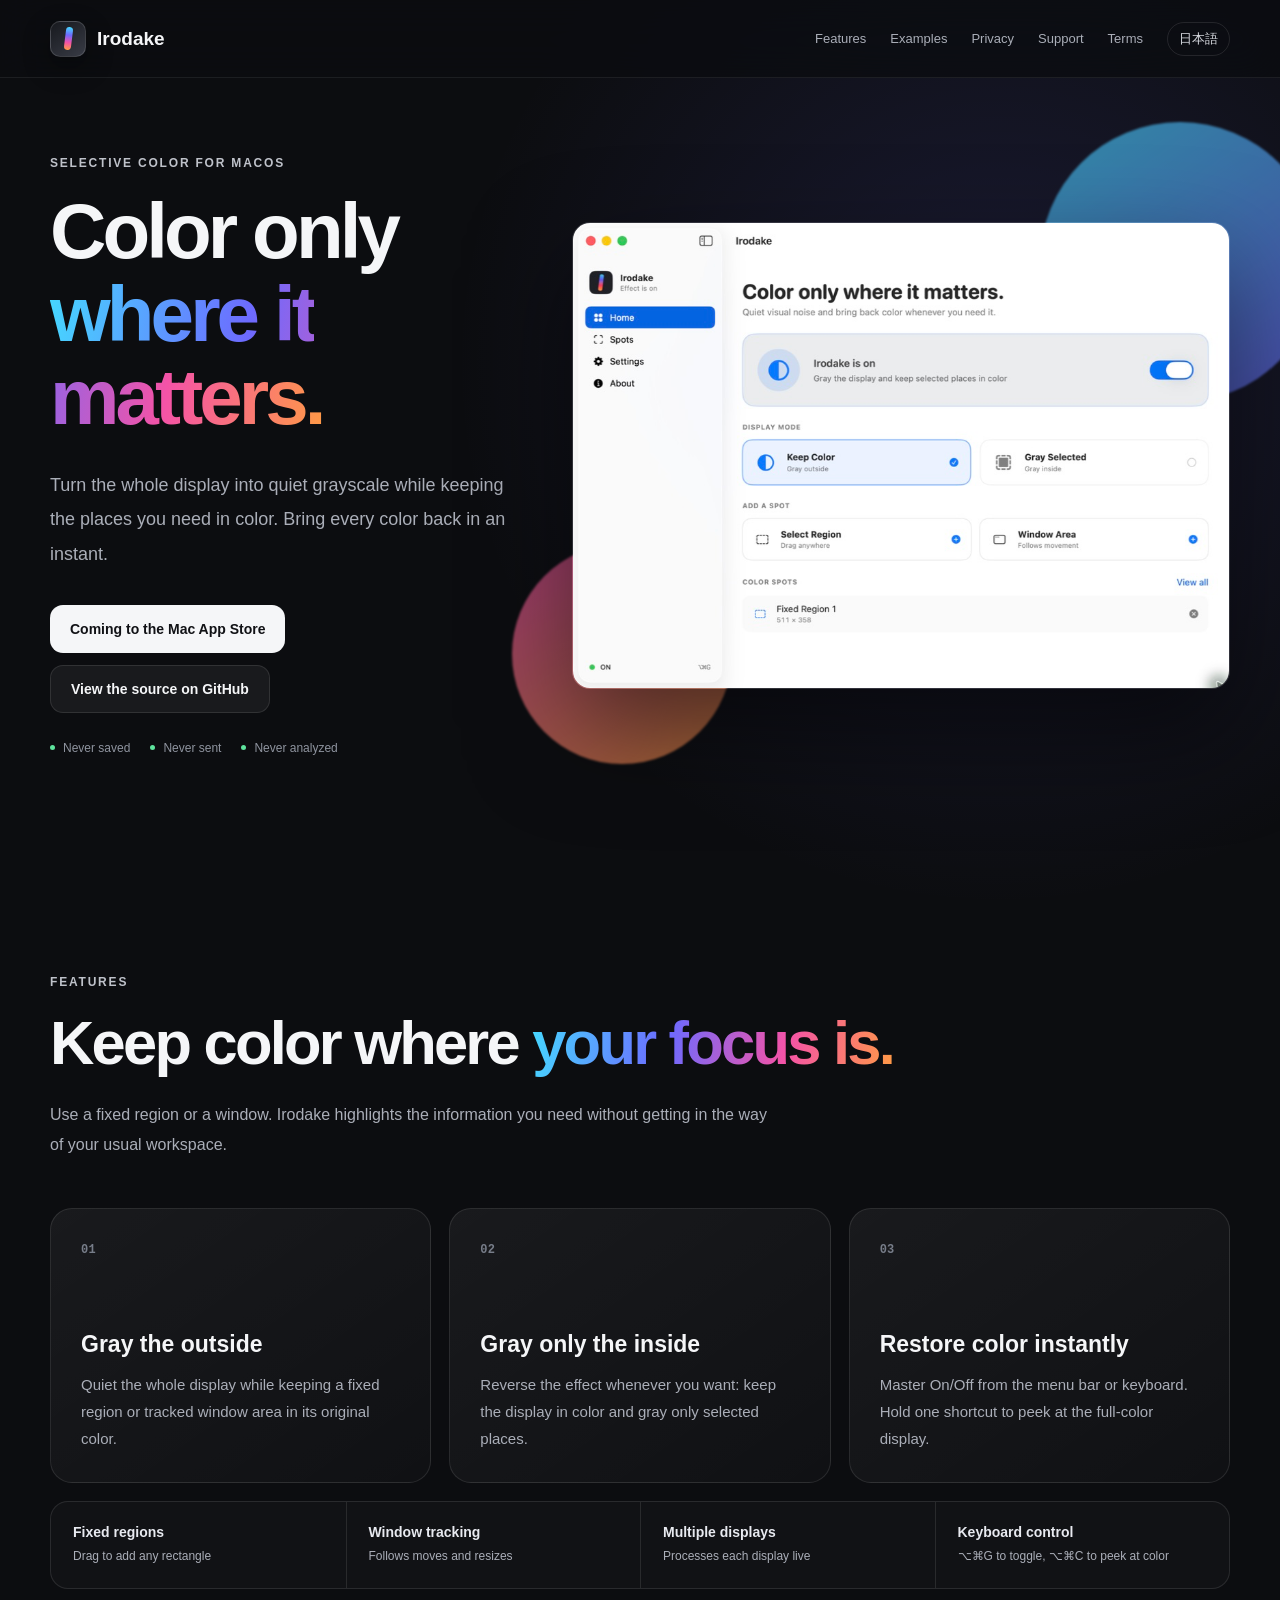
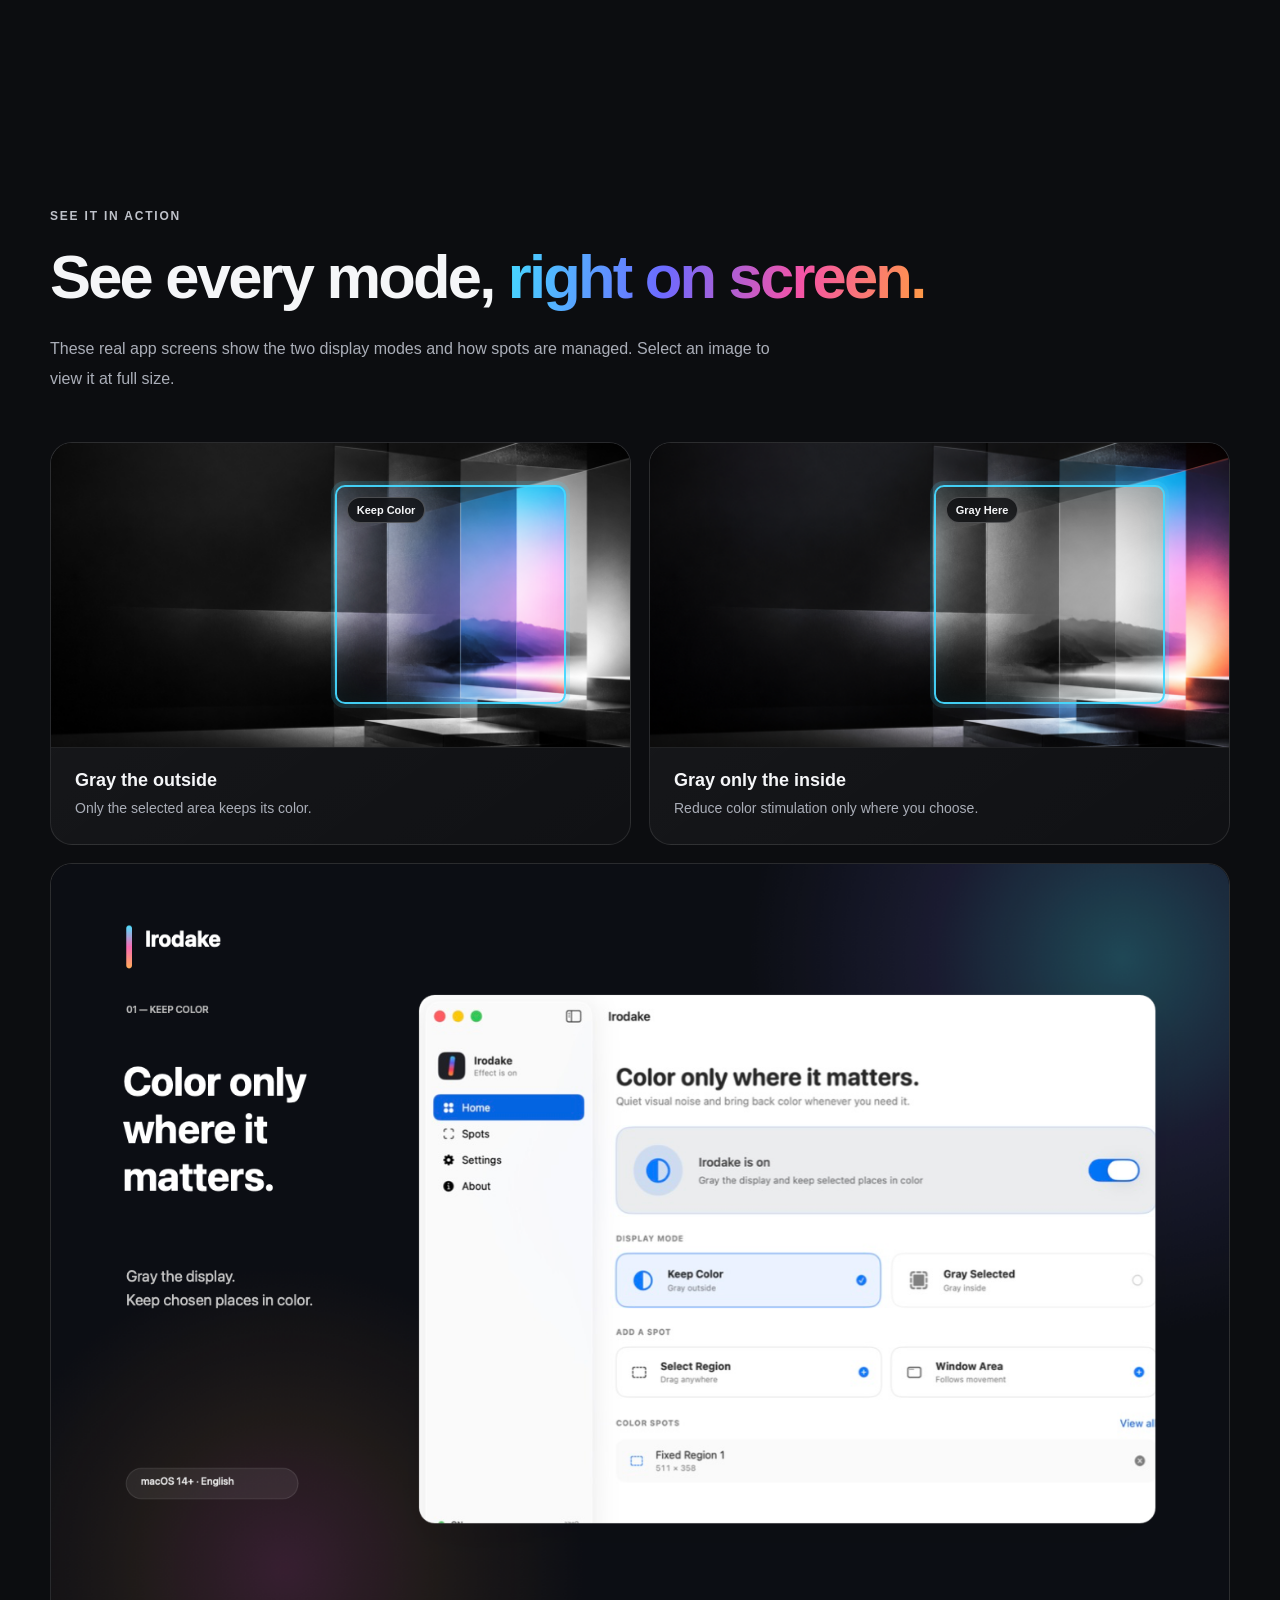
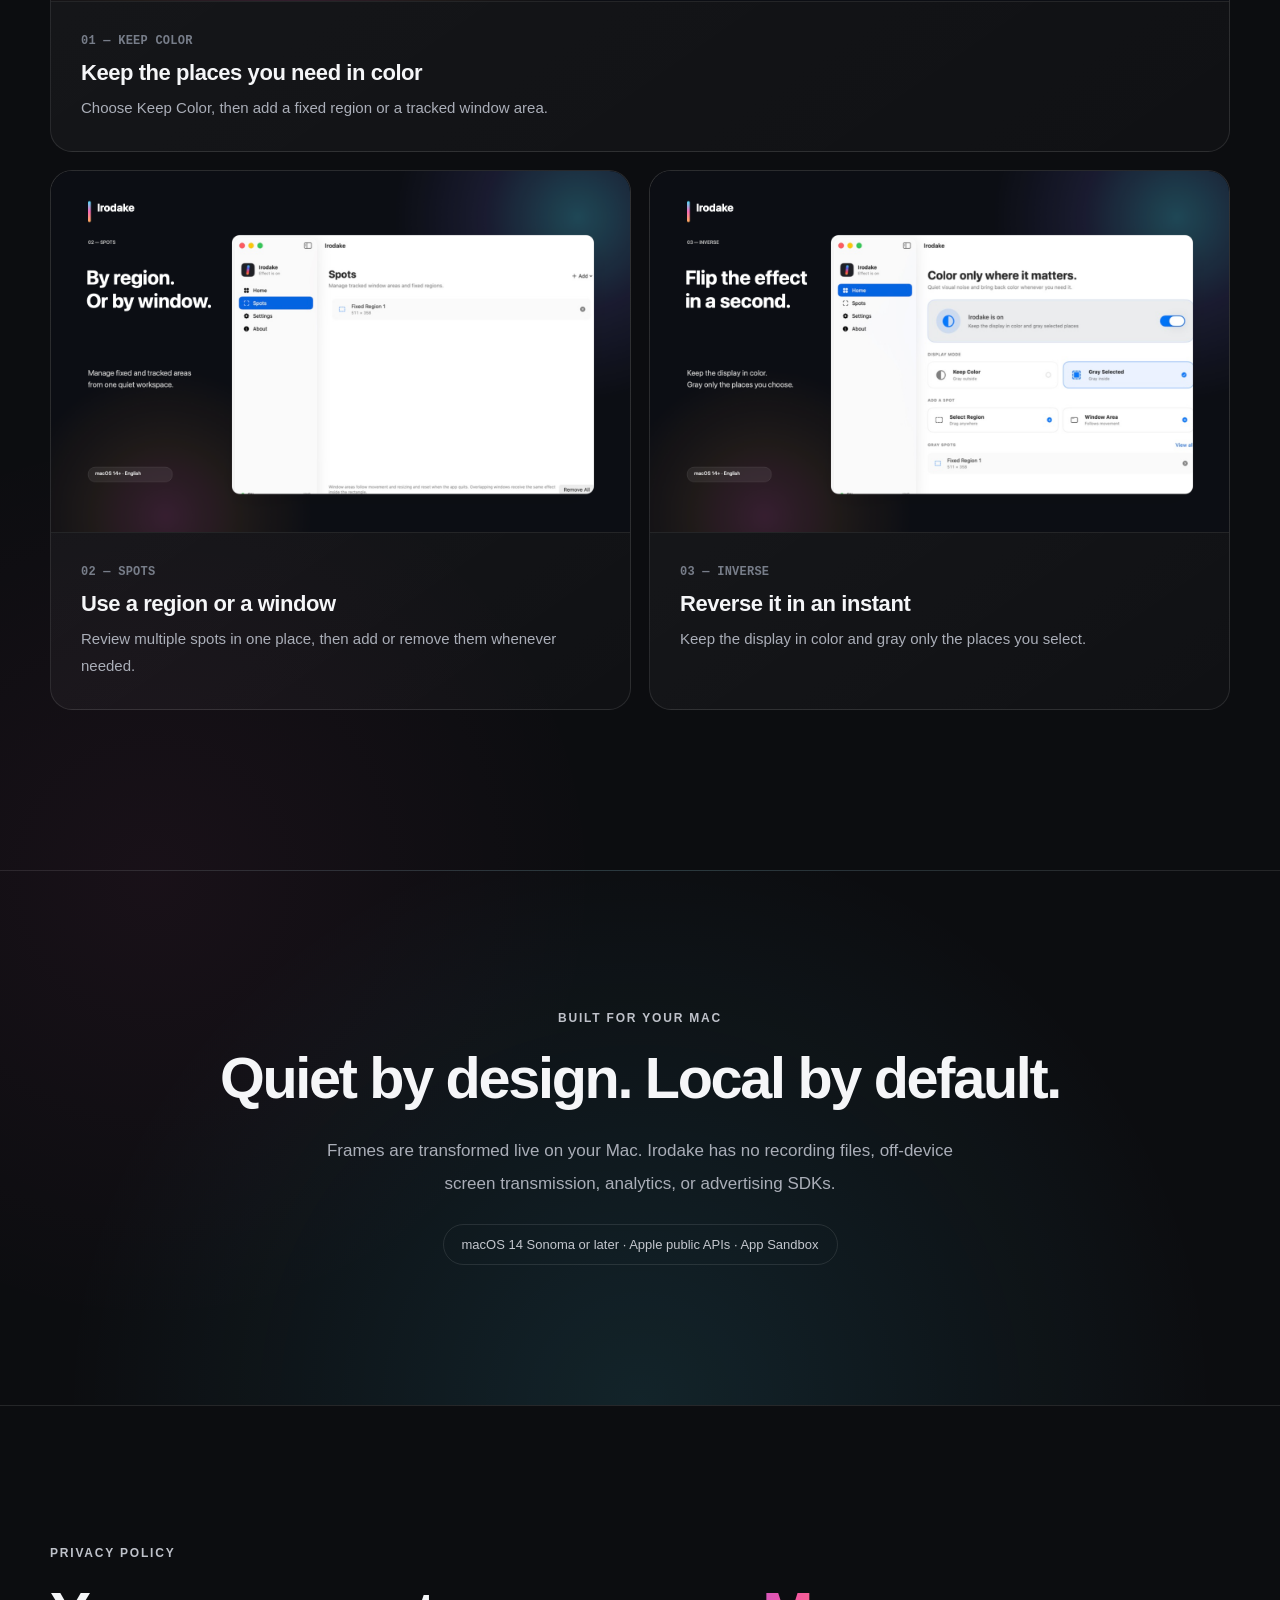
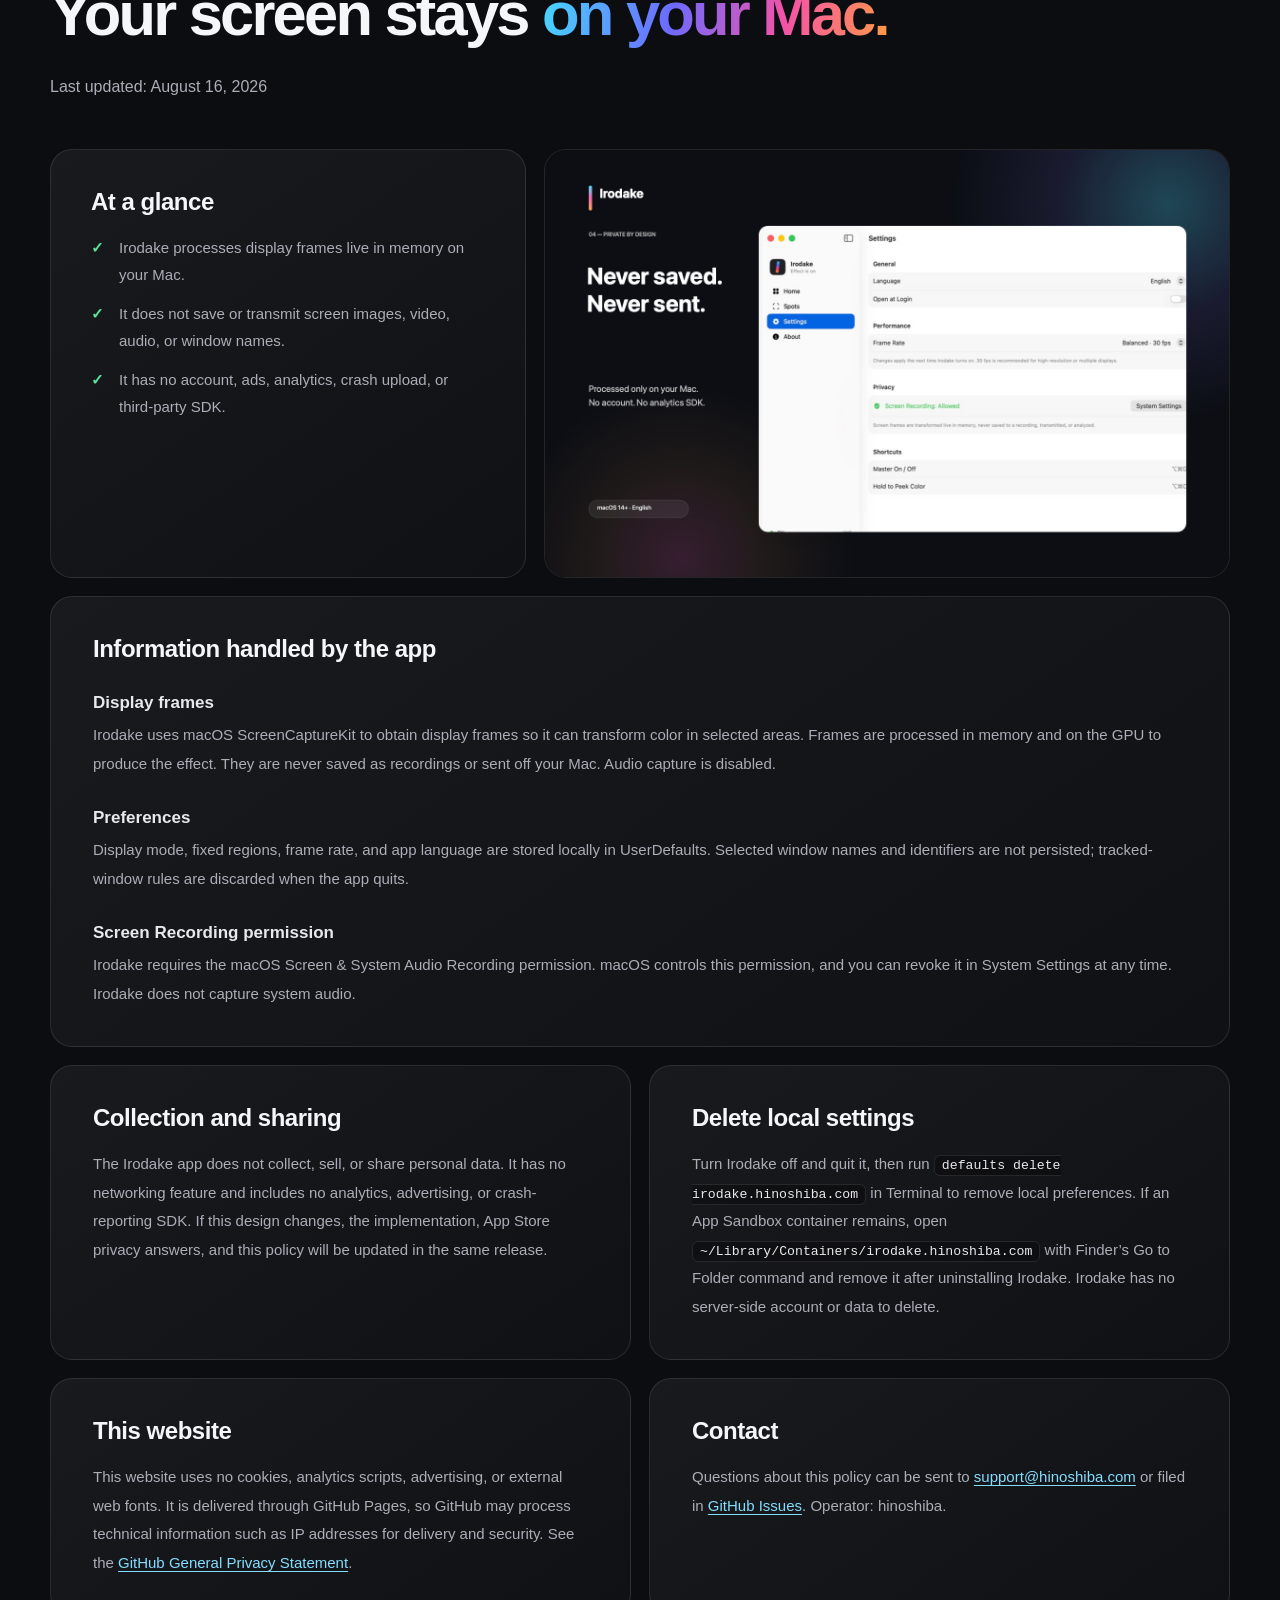
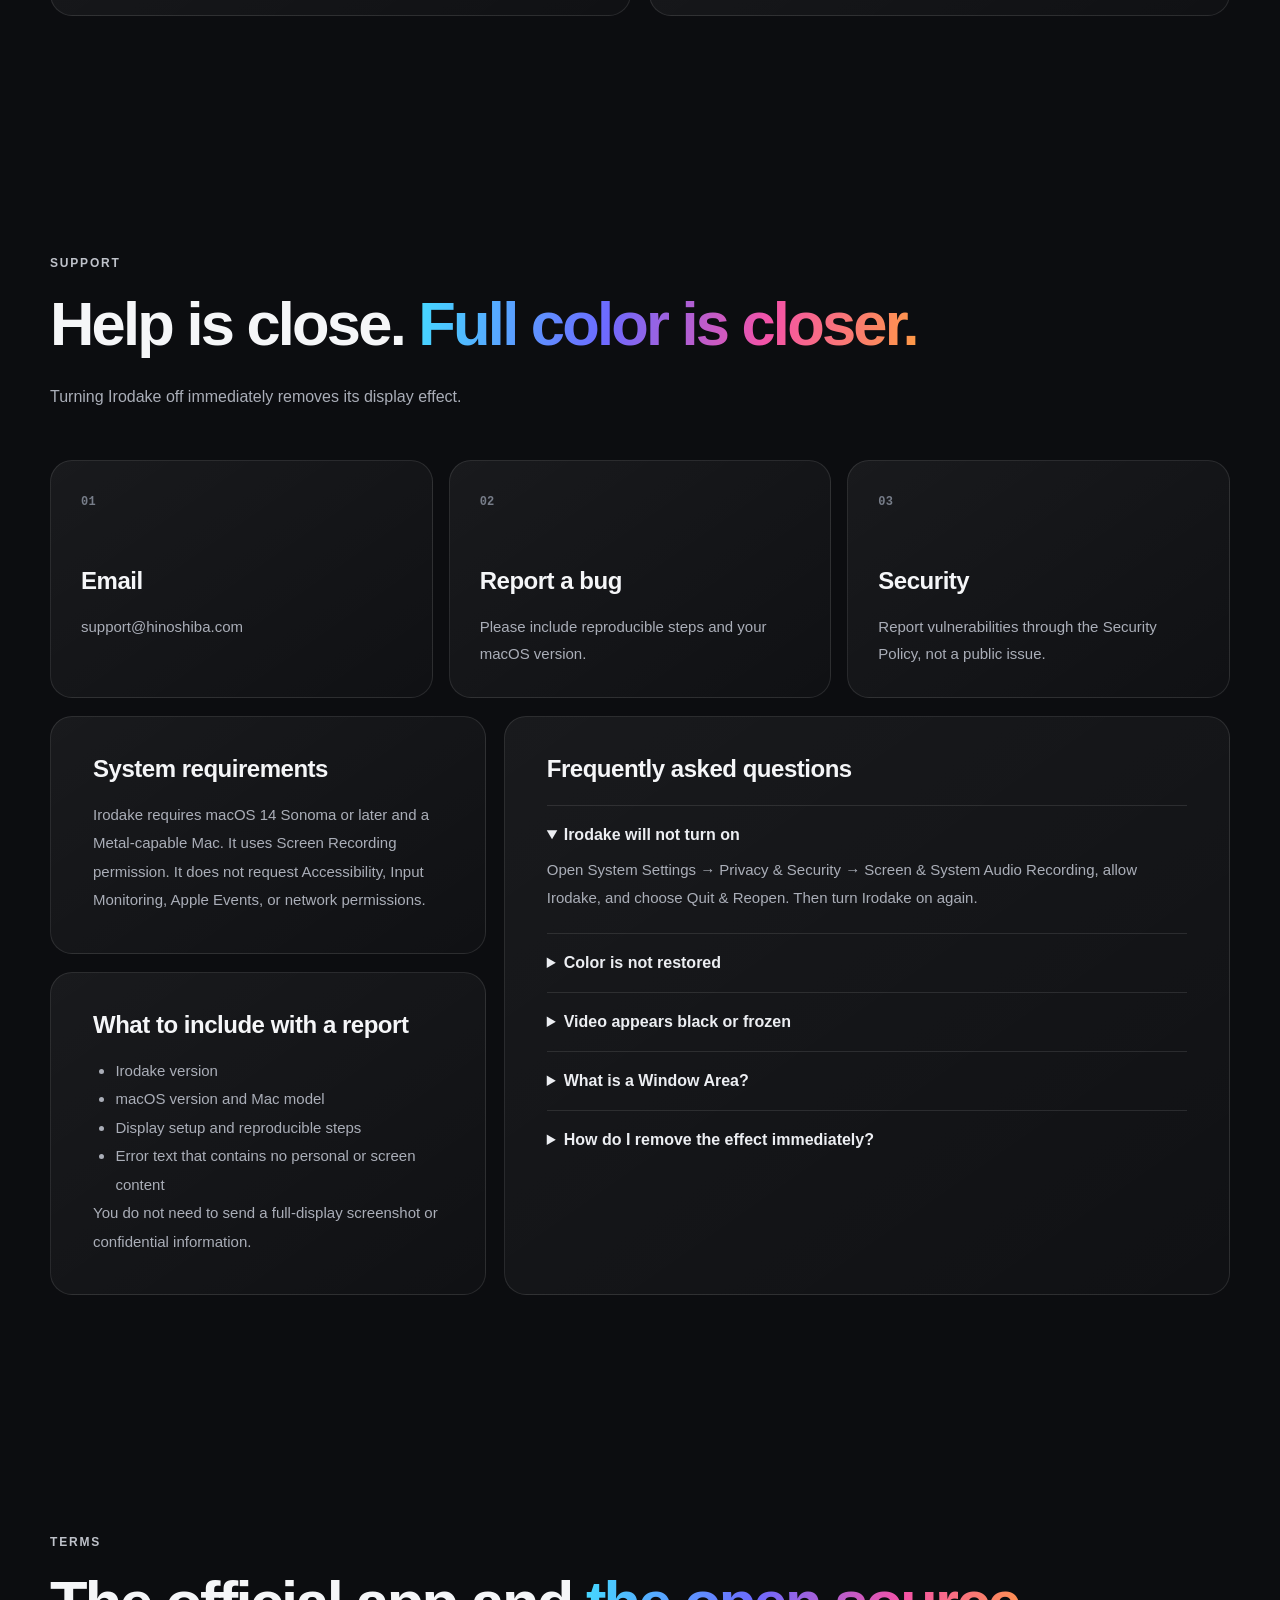
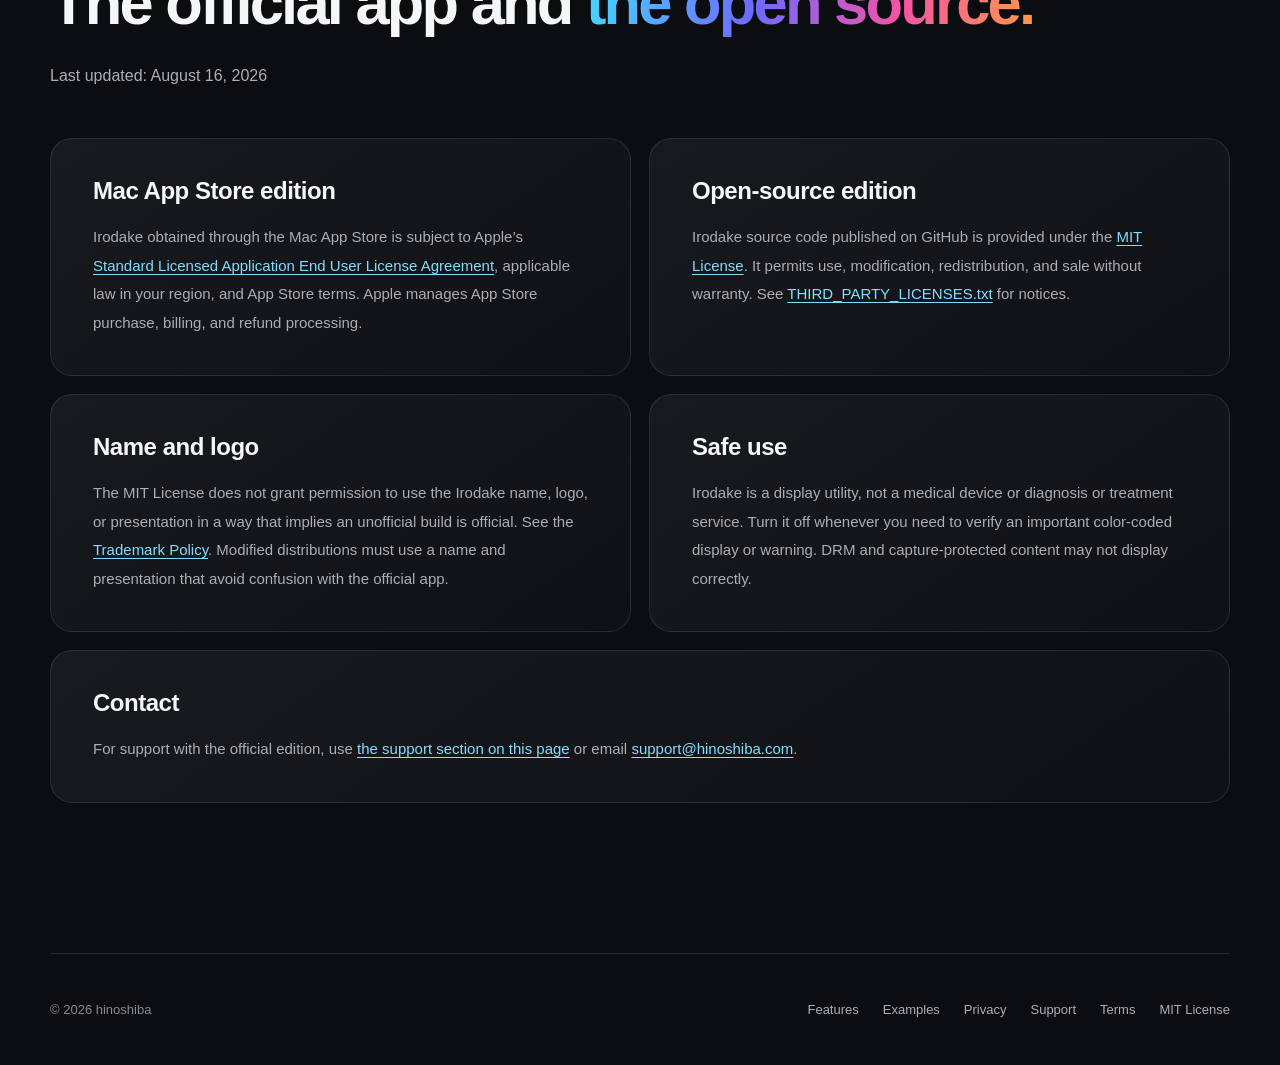
==== commit 8e416ddb: "fix: update app identifier and hero image ratio" ====
--- a/http_dist/en/index.html
+++ b/http_dist/en/index.html
@@ -180,7 +180,7 @@
         </section>
         <section>
           <h3>Delete local settings</h3>
-          <p>Turn Irodake off and quit it, then run <code>defaults delete com.hinoshiba.irodake</code> in Terminal to remove local preferences. If a Mac App Store container remains, open <code>~/Library/Containers/com.hinoshiba.irodake</code> with Finder’s Go to Folder command and remove it after uninstalling Irodake. Irodake has no server-side account or data to delete.</p>
+          <p>Turn Irodake off and quit it, then run <code>defaults delete irodake.hinoshiba.com</code> in Terminal to remove local preferences. If an App Sandbox container remains, open <code>~/Library/Containers/irodake.hinoshiba.com</code> with Finder’s Go to Folder command and remove it after uninstalling Irodake. Irodake has no server-side account or data to delete.</p>
         </section>
         <section>
           <h3>This website</h3>
--- a/http_dist/assets/site.css
+++ b/http_dist/assets/site.css
@@ -174,6 +174,7 @@
   position: relative;
   z-index: 2;
   width: 100%;
+  height: auto;
   display: block;
   border: 1px solid rgba(255, 255, 255, 0.14);
   border-radius: 18px;
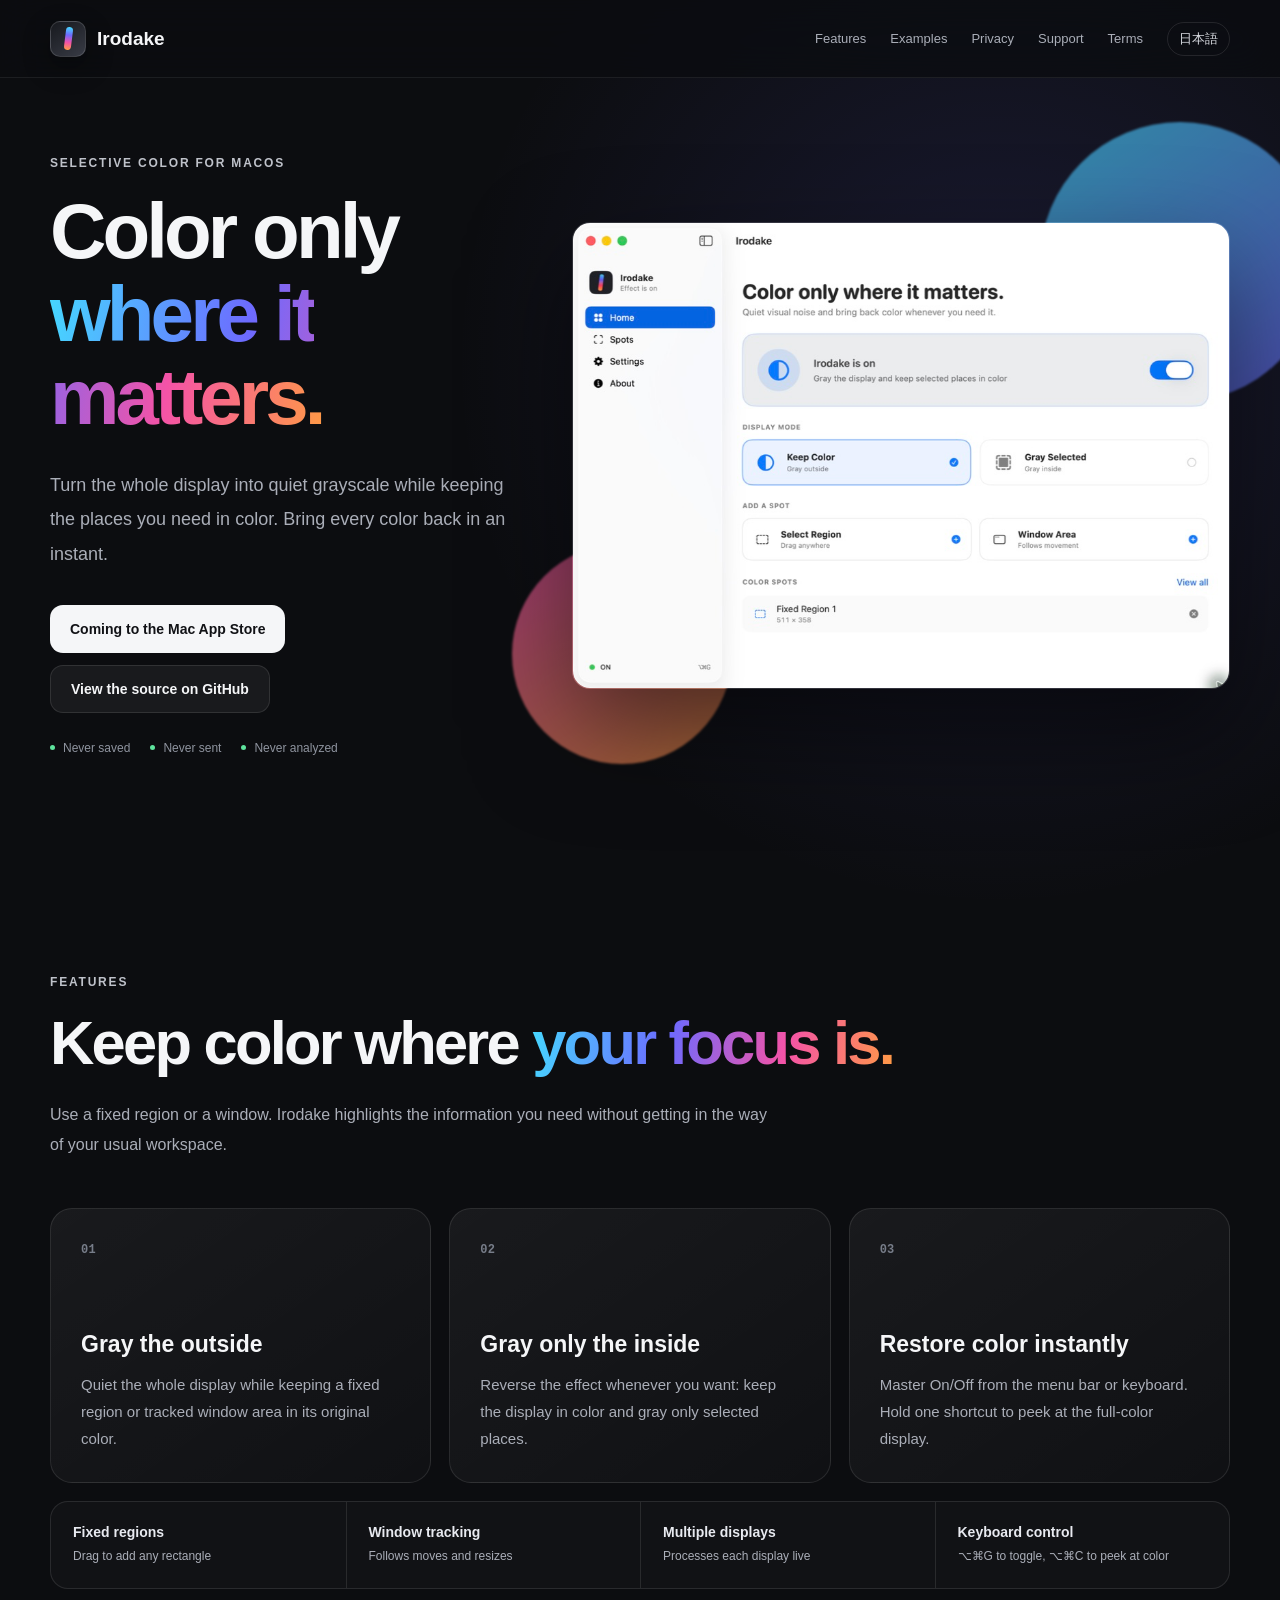
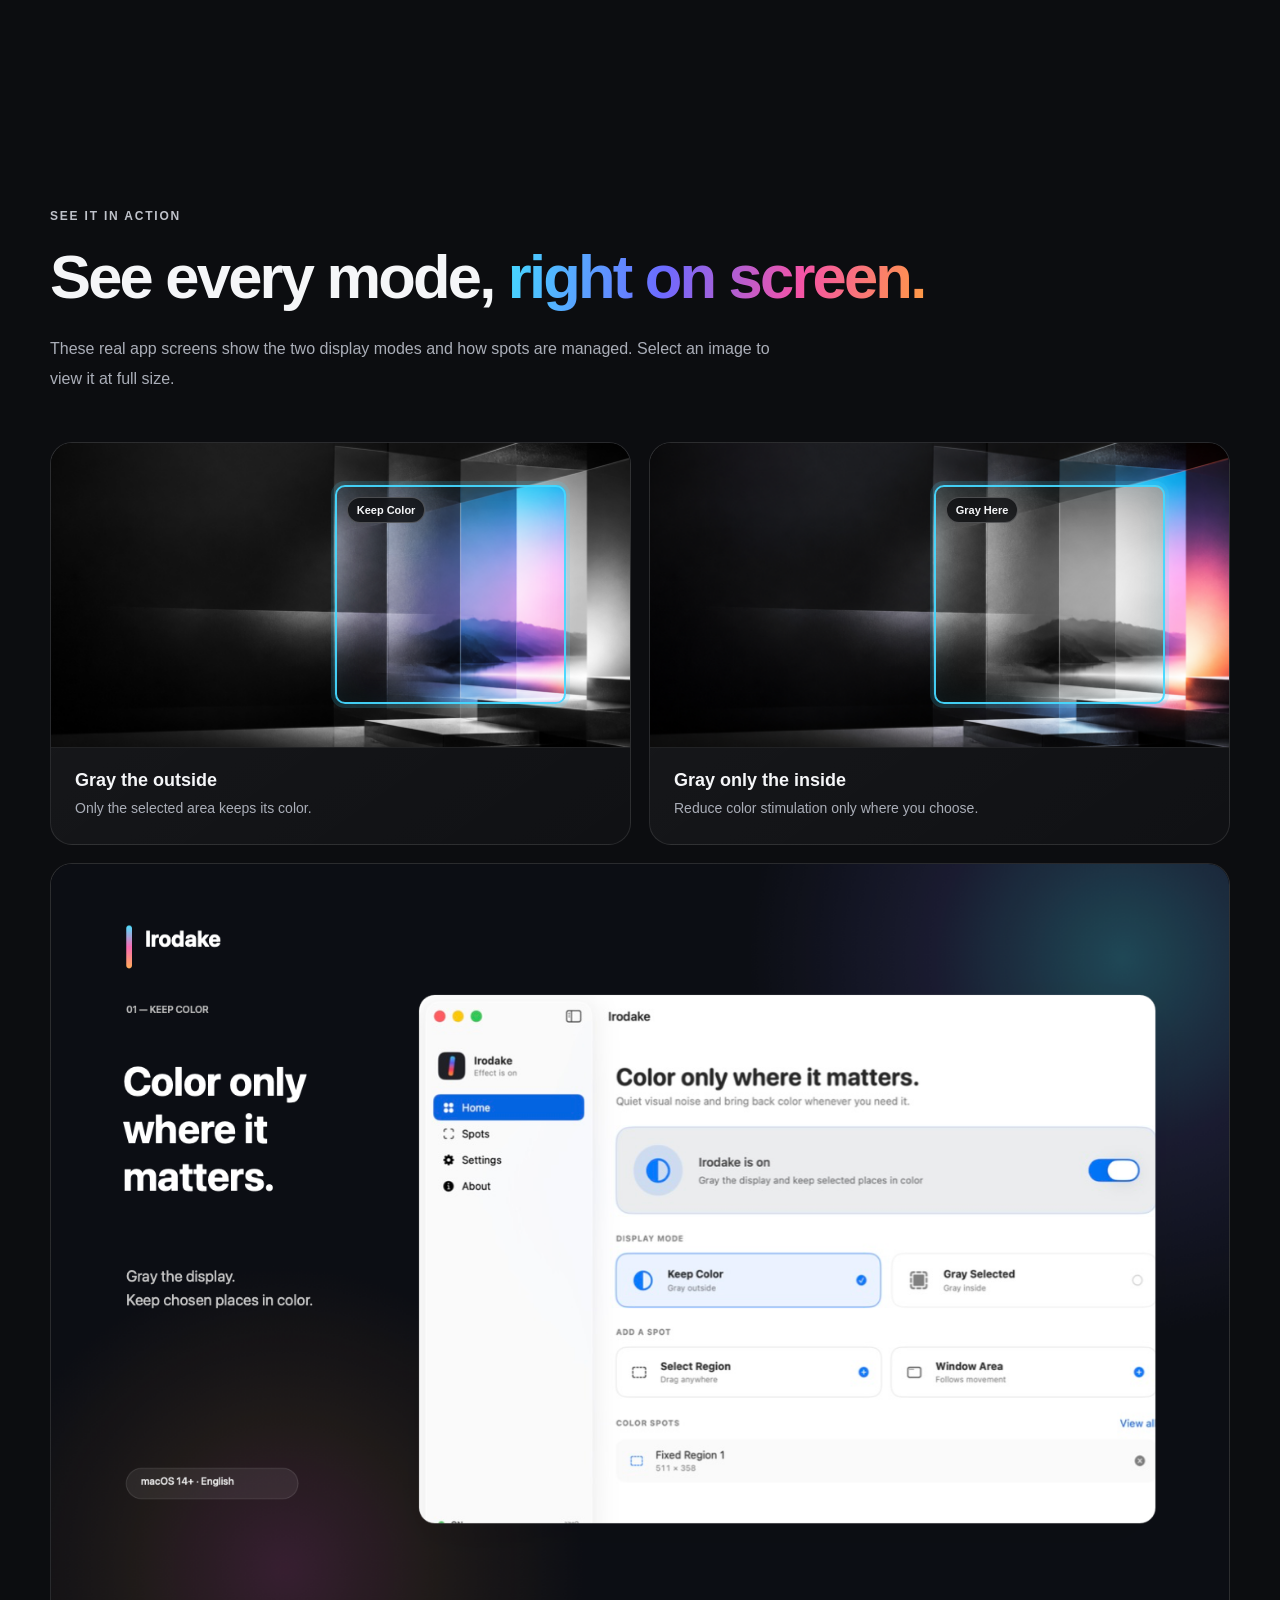
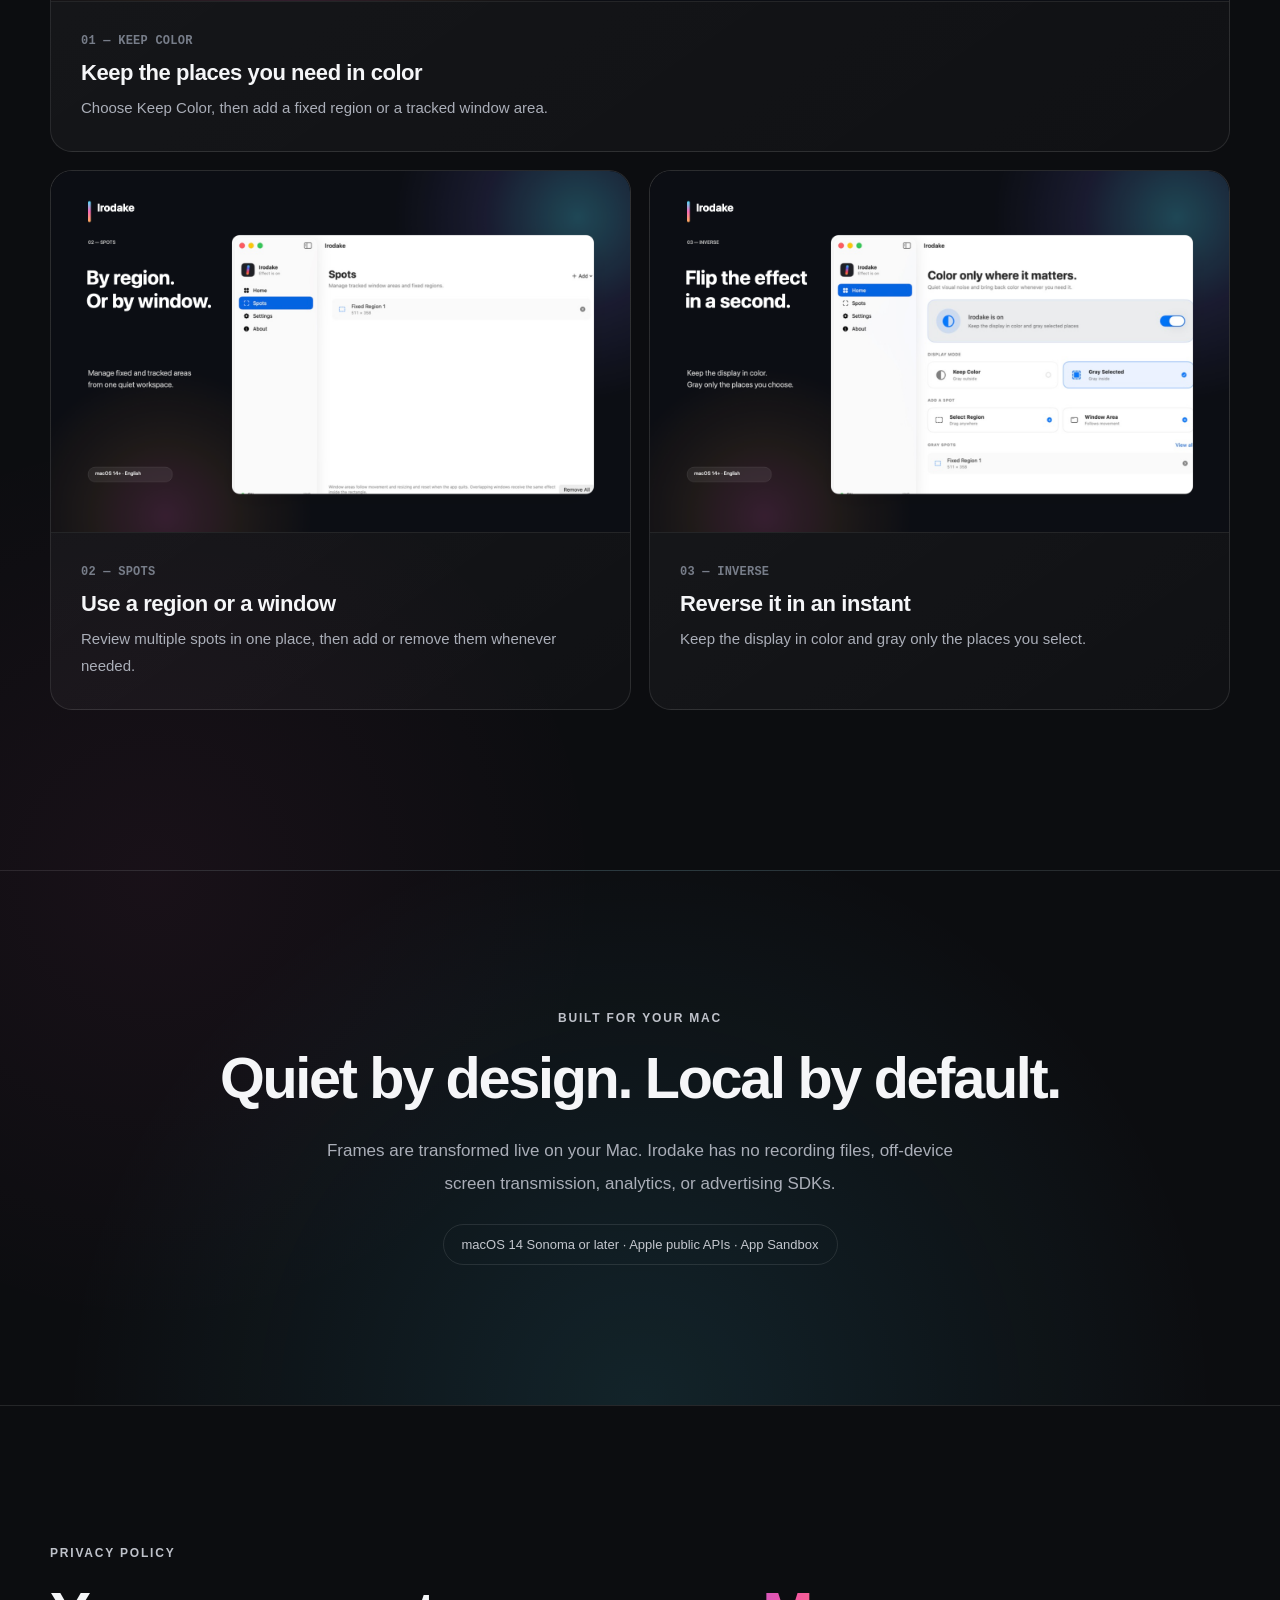
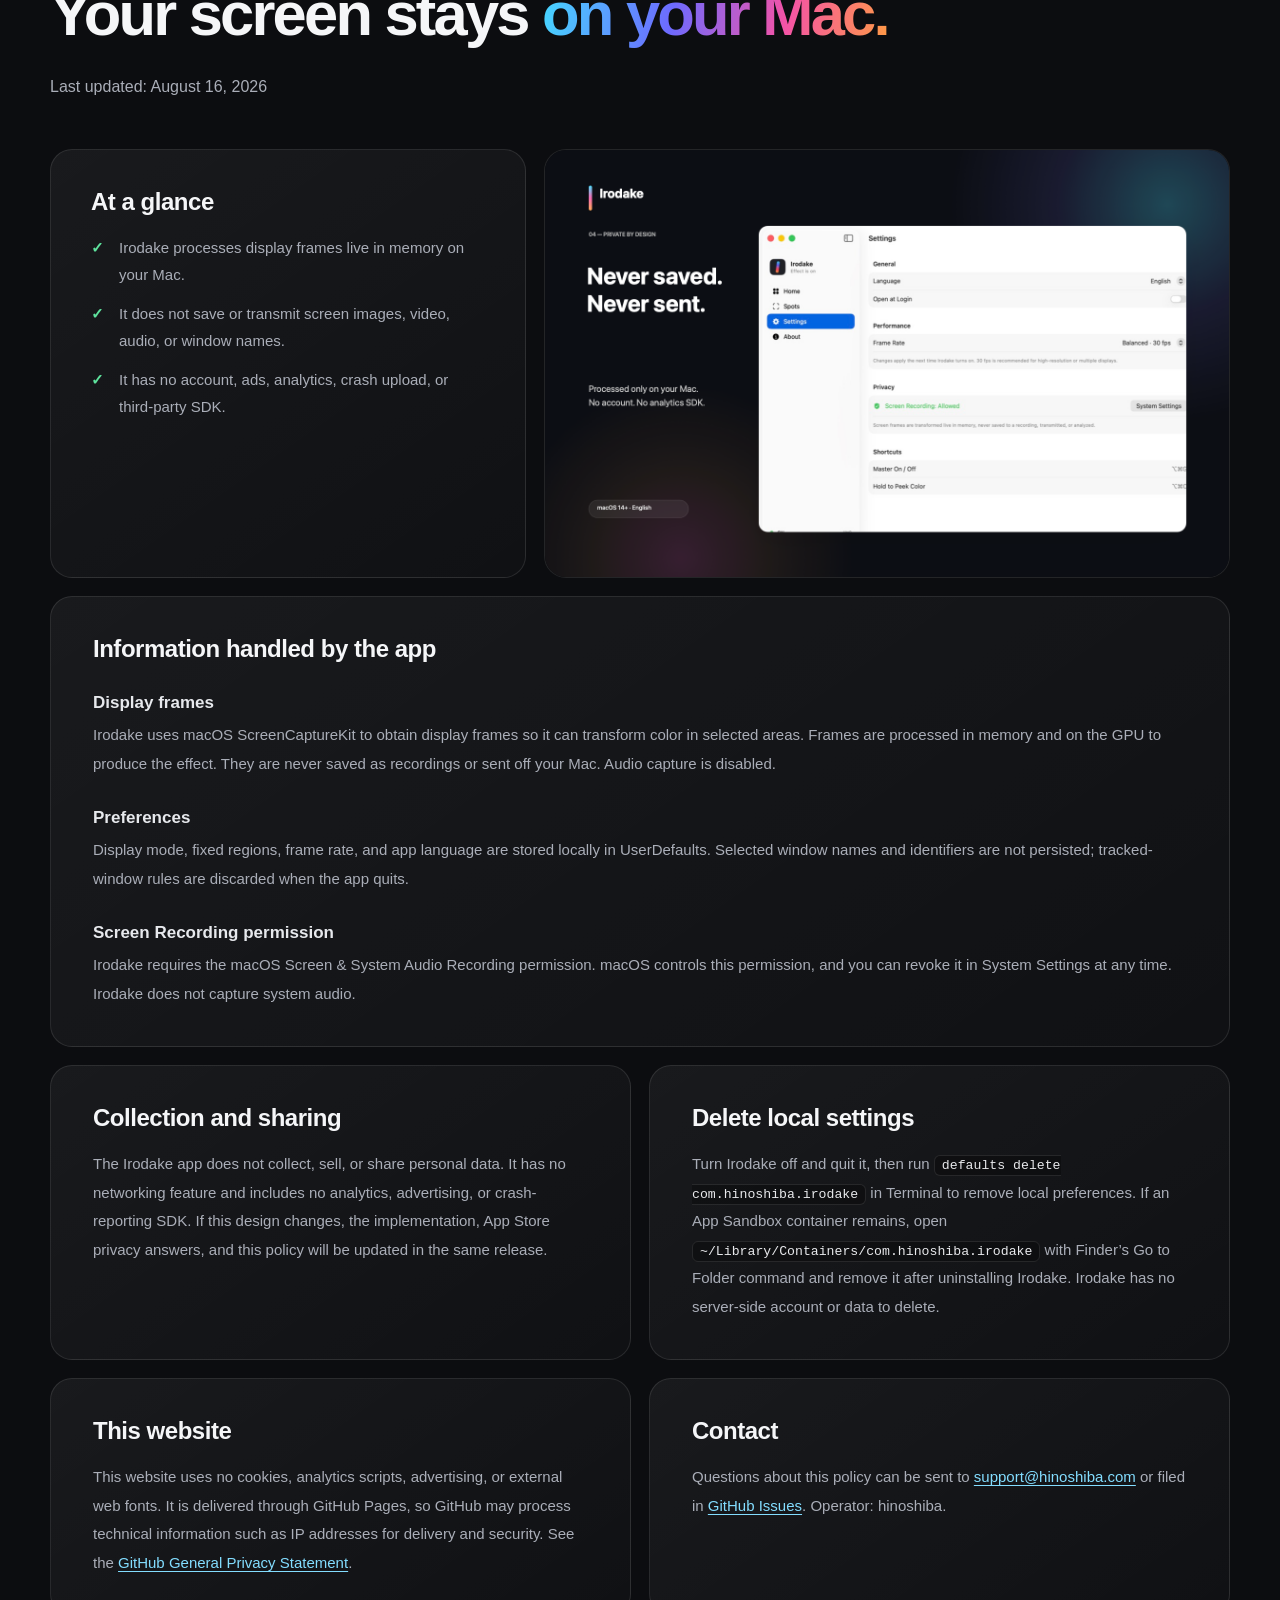
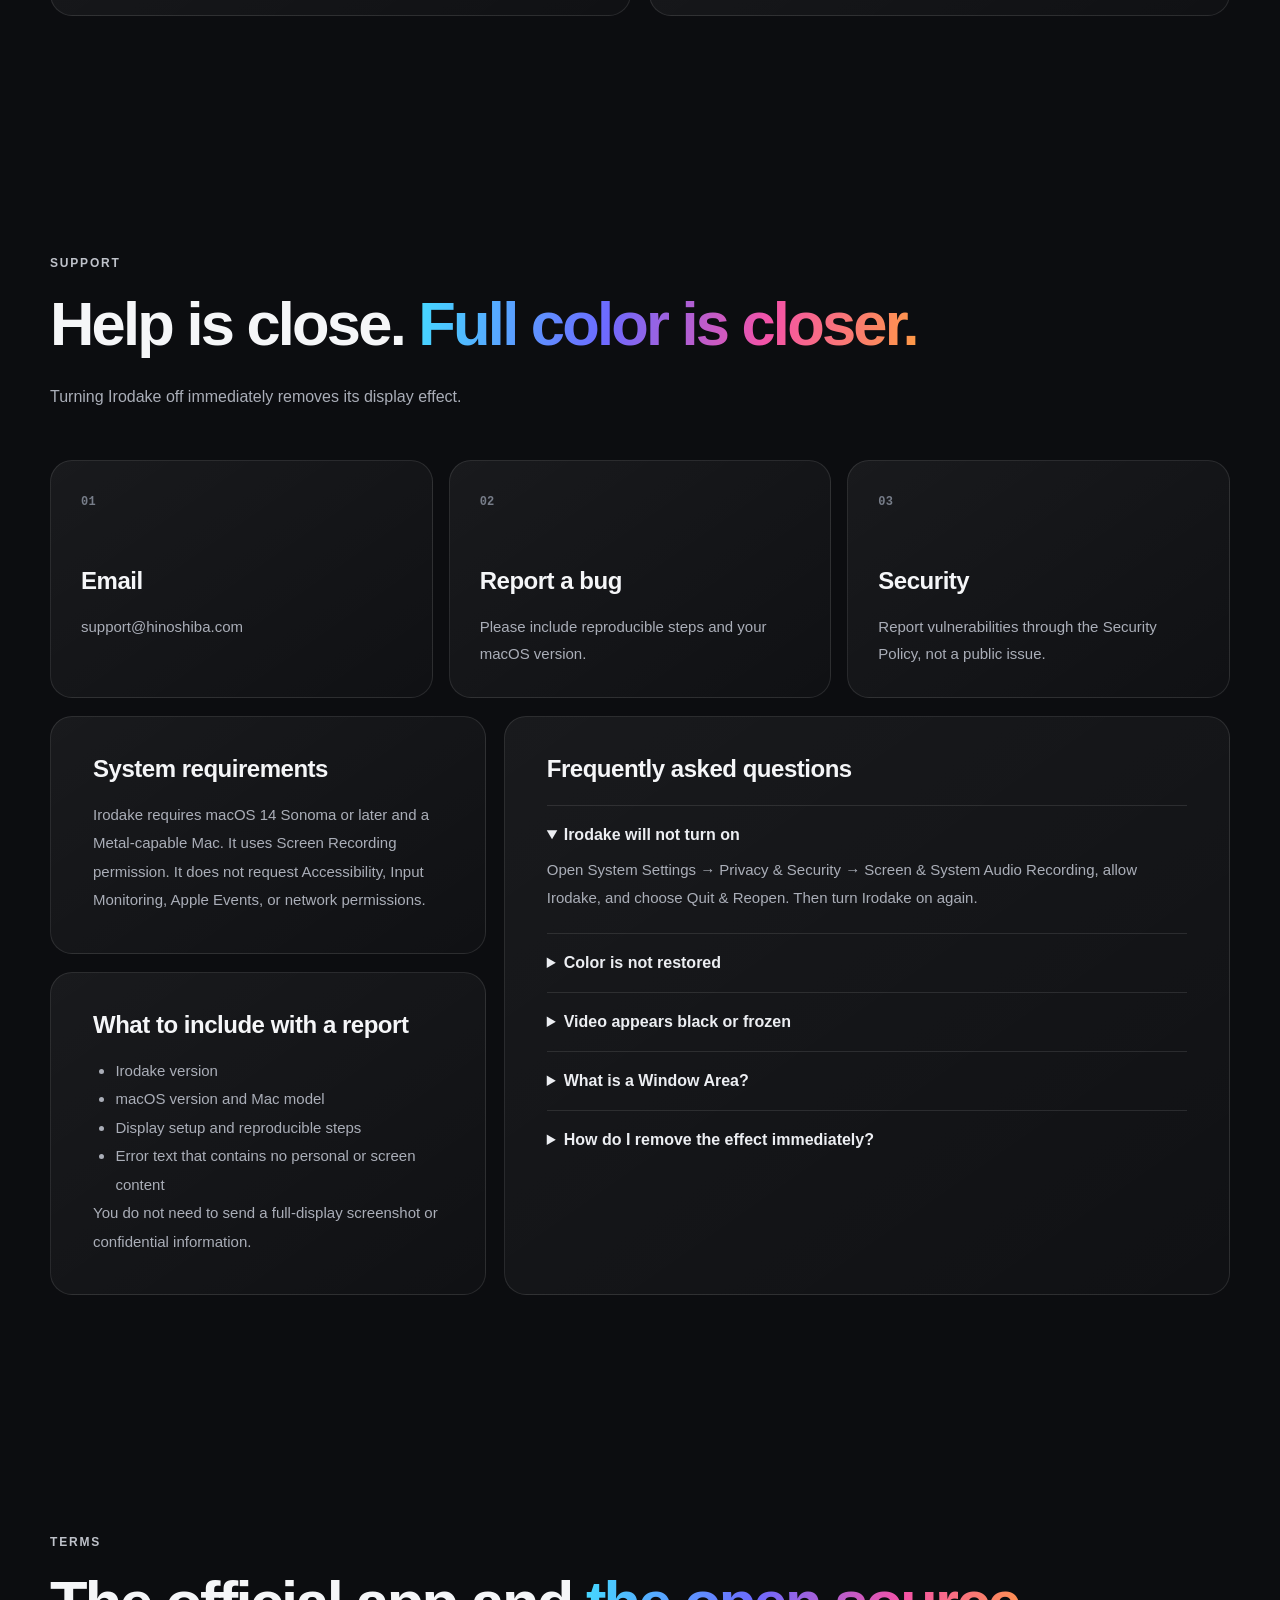
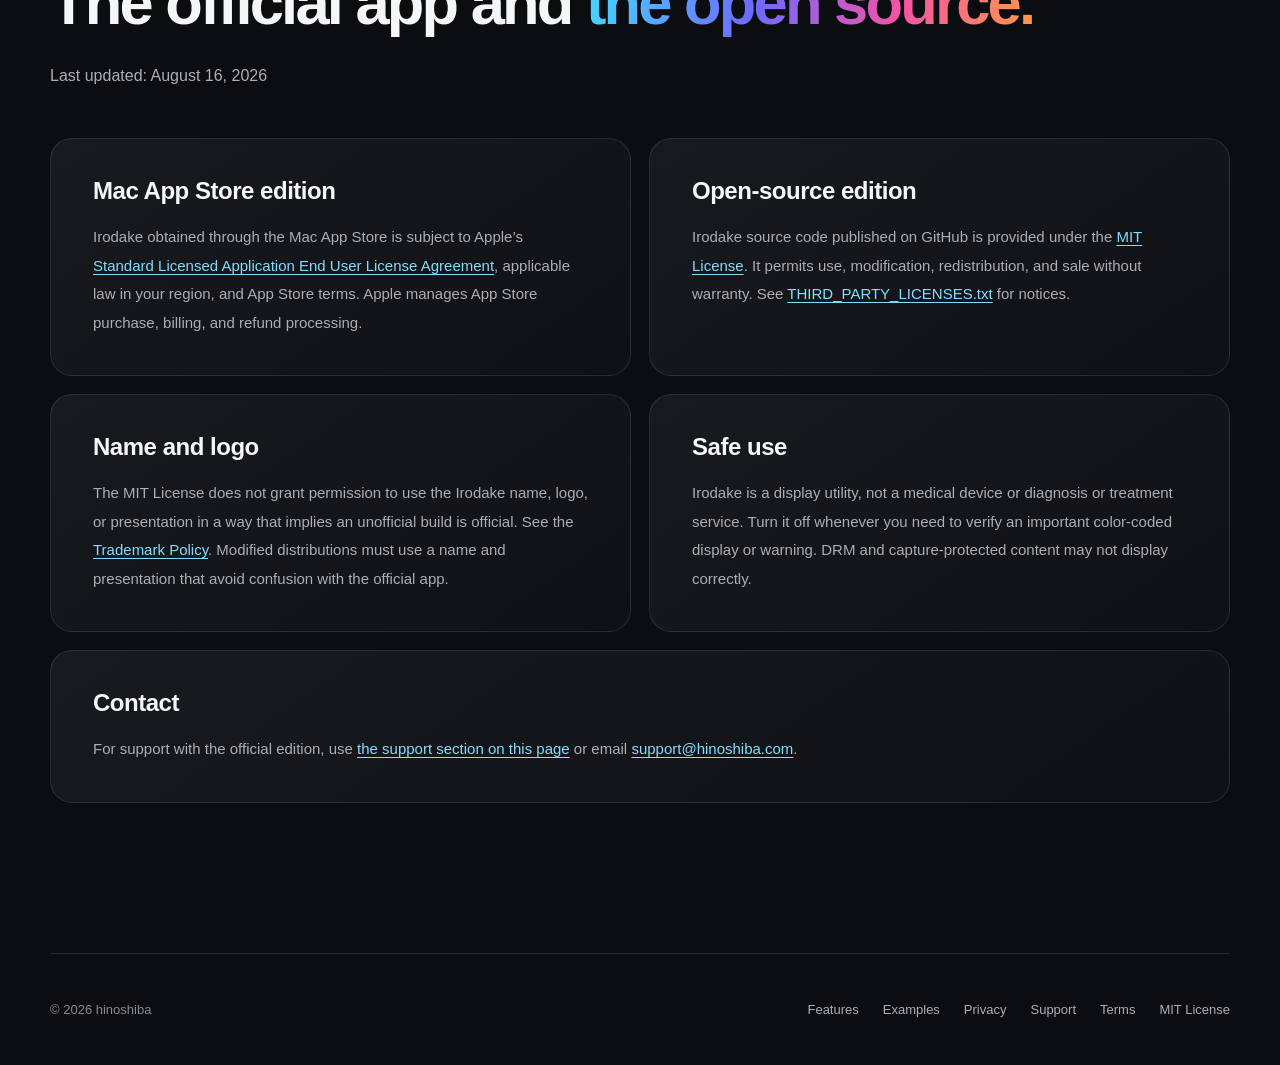
==== commit c253ef27: "release v0.1.2" ====
--- a/http_dist/en/index.html
+++ b/http_dist/en/index.html
@@ -180,7 +180,7 @@
         </section>
         <section>
           <h3>Delete local settings</h3>
-          <p>Turn Irodake off and quit it, then run <code>defaults delete irodake.hinoshiba.com</code> in Terminal to remove local preferences. If an App Sandbox container remains, open <code>~/Library/Containers/irodake.hinoshiba.com</code> with Finder’s Go to Folder command and remove it after uninstalling Irodake. Irodake has no server-side account or data to delete.</p>
+          <p>Turn Irodake off and quit it, then run <code>defaults delete com.hinoshiba.irodake</code> in Terminal to remove local preferences. If an App Sandbox container remains, open <code>~/Library/Containers/com.hinoshiba.irodake</code> with Finder’s Go to Folder command and remove it after uninstalling Irodake. Irodake has no server-side account or data to delete.</p>
         </section>
         <section>
           <h3>This website</h3>
